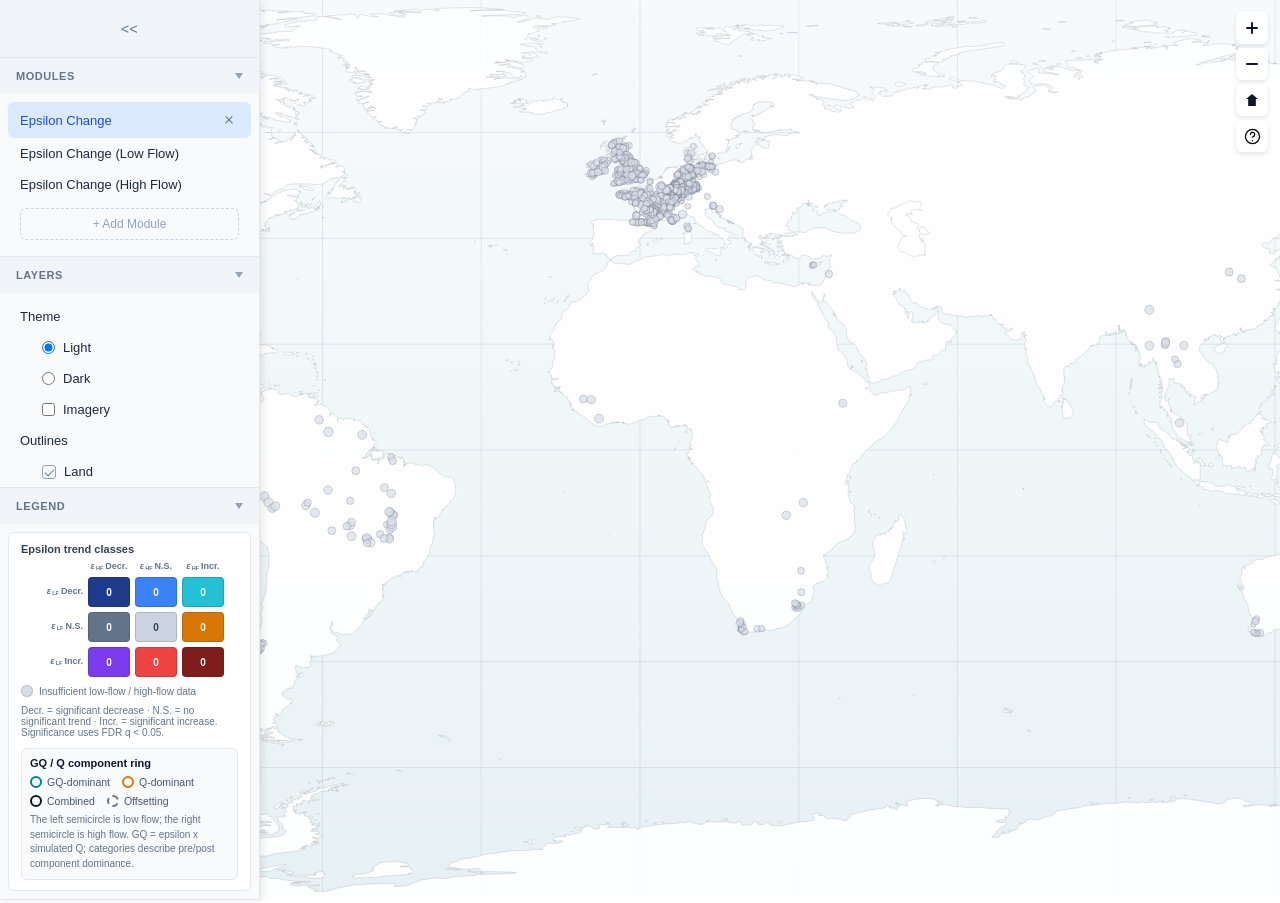
==== index.html @ 417614a3 "Publish continuous epsilon trends and significance" ====
<!doctype html>
<html lang="en">
  <head>
    <meta charset="UTF-8" />
    <meta name="viewport" content="width=device-width, initial-scale=1.0" />
    <title>Epsilon Change | Tereon</title>
    <style>
      * { box-sizing: border-box; margin: 0; padding: 0; }
      html, body { width: 100%; height: 100%; }
      body { font-family: -apple-system, BlinkMacSystemFont, 'Segoe UI', Roboto, sans-serif; font-size: 13px; color: #1e293b; overflow: hidden; }

      /* Map Area - Full screen */
      .map-area {
        position: absolute;
        top: 0; left: 0; right: 0; bottom: 0;
        background: linear-gradient(180deg, #f7fafc 0%, #eef6f8 58%, #e7f0f4 100%);
      }

      #mapCanvas { width: 100%; height: 100%; }

      /* Left Panel - Floating overlay */
      .left-panel {
        position: absolute;
        top: 0; left: 0;
        width: 260px;
        height: 100vh;
        background: #f8fafc;
        border-right: 1px solid #e2e8f0;
        display: flex;
        flex-direction: column;
        overflow: hidden;
        z-index: 50;
        box-shadow: 2px 0 8px rgba(0,0,0,0.1);
        transition: transform 0.2s;
      }
      .left-panel.hidden {
        transform: translateX(-100%);
      }
      .panel-main {
        flex: 1;
        min-height: 0;
        overflow-y: auto;
      }
      .panel-bottom {
        margin-top: auto;
        border-top: 1px solid #e2e8f0;
        background: #f8fafc;
      }

      /* Panel header bar - full width toggle button */
      .panel-header {
        padding: 0;
        background: #f1f5f9;
        border-bottom: 1px solid #e2e8f0;
        display: flex;
        justify-content: center;
        align-items: center;
        height: 58px;
      }
      .panel-toggle-btn {
        width: 100%;
        height: 58px;
        background: transparent;
        border: none;
        cursor: pointer;
        color: #64748b;
        font-size: 14px;
        font-weight: normal;
        word-spacing: 0.3px;
        line-height: 58px;
        text-align: center;
      }
      .panel-toggle-btn:hover { background: #e2e8f0; color: #1e293b; }
      .panel-toggle-btn::before { content: "<<"; letter-spacing: 0.3px; }

      /* Show panel button - between panel and map layer */
      .panel-show-btn {
        position: absolute;
        top: 8px;
        left: 8px;
        width: 28px;
        height: 28px;
        background: #fff;
        border: none;
        border-radius: 4px;
        cursor: pointer;
        z-index: 40;
        box-shadow: 0 1px 4px rgba(0,0,0,0.15);
        display: block;
        color: #64748b;
        font-size: 14px;
        font-weight: normal;
        word-spacing: 0.3px;
        line-height: 28px;
        text-align: center;
      }
      .panel-show-btn:hover { background: #f8fafc; color: #1e293b; }
      .panel-show-btn::before { content: ">>"; letter-spacing: 0.3px; }

      /* Panel sections */
      .panel-section { border-bottom: 1px solid #e2e8f0; position: relative; }
      .panel-section-header {
        padding: 12px 16px;
        background: #f1f5f9;
        font-weight: 600;
        font-size: 11px;
        text-transform: uppercase;
        letter-spacing: 0.05em;
        color: #64748b;
        cursor: pointer;
        display: flex;
        justify-content: space-between;
        align-items: center;
      }
      .panel-section-header:hover { background: #e2e8f0; }
      .panel-section.collapsed .panel-section-content { display: none; }
      .panel-section.collapsed .toggle-icon { transform: rotate(-90deg); }
      .toggle-icon {
        width: 0;
        height: 0;
        border-left: 4px solid transparent;
        border-right: 4px solid transparent;
        border-top: 6px solid #94a3b8;
        transition: transform 0.2s;
      }
      .panel-section-content { padding: 8px; }
      .legend-list { display: flex; flex-direction: column; gap: 8px; }
      .legend-empty { padding: 8px 12px; font-size: 12px; color: #94a3b8; line-height: 1.45; }
      .legend-card { border: 1px solid #e2e8f0; border-radius: 6px; background: #fff; padding: 10px 12px; font-size: 11px; color: #334155; }
      .legend-title { font-weight: 600; margin-bottom: 7px; }
      .legend-grid { display: grid; grid-template-columns: 12px 1fr; gap: 5px 7px; align-items: center; }
      .legend-swatch { width: 12px; height: 12px; border: 1px solid #64748b; }
      .legend-note { margin-top: 7px; color: #64748b; line-height: 1.35; }

      /* Module/Layer items */
      .module-item, .layer-item {
        padding: 8px 12px;
        border-radius: 6px;
        cursor: pointer;
        display: flex;
        align-items: center;
        gap: 8px;
      }
      .module-item:hover, .layer-item:hover { background: #e2e8f0; }
      .module-item.loaded { background: #dbeafe; }
      .module-item.loaded .module-name { color: #1d4ed8; font-weight: 500; }
      .module-remove-btn {
        margin-left: auto;
        width: 20px;
        height: 20px;
        border: none;
        border-radius: 3px;
        background: transparent;
        color: #64748b;
        cursor: pointer;
      }
      .module-remove-btn:hover { background: #bfdbfe; color: #1e293b; }
      .module-remove-btn,
      .layer-btn,
      .import-close,
      .inspector-close {
        display: inline-flex;
        align-items: center;
        justify-content: center;
        line-height: 1;
        font-family: inherit;
        font-weight: 500;
        font-size: 0;
        padding: 0;
        position: relative;
      }
      .module-remove-btn::before,
      .module-remove-btn::after,
      .layer-btn::before,
      .layer-btn::after,
      .import-close::before,
      .import-close::after,
      .inspector-close::before,
      .inspector-close::after {
        content: "";
        position: absolute;
        left: 50%;
        top: 50%;
        width: 10px;
        height: 1.4px;
        border-radius: 999px;
        background: currentColor;
        transform-origin: center;
      }
      .module-remove-btn::before,
      .layer-btn::before,
      .import-close::before,
      .inspector-close::before {
        transform: translate(-50%, -50%) rotate(45deg);
      }
      .module-remove-btn::after,
      .layer-btn::after,
      .import-close::after,
      .inspector-close::after {
        transform: translate(-50%, -50%) rotate(-45deg);
      }
      .layer-checkbox {
        width: 14px;
        height: 14px;
        appearance: none;
        border: 1px solid #cbd5e1;
        border-radius: 3px;
        background: transparent;
        cursor: pointer;
        position: relative;
      }
      .layer-checkbox:checked {
        background: transparent;
        border-color: #94a3b8;
      }
      .layer-checkbox:checked::after {
        content: "";
        position: absolute;
        left: 4px;
        top: 1px;
        width: 4px;
        height: 8px;
        border: solid #64748b;
        border-width: 0 1px 1px 0;
        transform: rotate(45deg);
      }
      .layer-name { flex: 1; overflow: hidden; text-overflow: ellipsis; white-space: nowrap; }
      .layer-expandable {
        display: flex;
        align-items: center;
        gap: 8px;
        padding: 8px 12px;
        cursor: pointer;
      }
      .layer-expandable:hover { background: #e2e8f0; }
      .layer-expandable.expanded + .layer-sublayers { display: block; }
      .layer-sublayers {
        padding-left: 22px;
        display: none;
      }
      .layer-sublayer {
        display: flex;
        align-items: center;
        gap: 8px;
        padding: 8px 12px;
      }
      .layer-sublayer:hover { background: #f1f5f9; }
      .layer-expandable.expanded + .layer-sublayers.map-display-options { display: flex; }
      .map-display-options {
        flex-direction: column;
      }
      .map-display-option {
        display: flex;
        align-items: center;
        gap: 8px;
        padding: 7px 12px;
        border-radius: 6px;
        cursor: pointer;
        color: #334155;
      }
      .map-display-option:hover { background: #f1f5f9; }
      .map-display-option input {
        width: 13px;
        height: 13px;
        accent-color: #64748b;
      }
      .map-display-label { font-size: 12px; }

      /* Add Module button - dashed border style */
      .add-module-btn {
        margin: 8px 12px;
        padding: 8px 12px;
        background: transparent;
        border: 1px dashed #cbd5e1;
        border-radius: 6px;
        cursor: pointer;
        font-size: 12px;
        color: #94a3b8;
        width: calc(100% - 24px);
        text-align: center;
      }
      .add-module-btn:hover {
        border-color: #94a3b8;
        color: #64748b;
        background: #f8fafc;
      }

      .layer-actions { opacity: 0; margin-left: auto; }
      .layer-item:hover .layer-actions { opacity: 1; }
      .layer-btn {
        width: 20px; height: 20px;
        border: none; background: transparent;
        cursor: pointer; border-radius: 3px;
        color: #64748b;
      }
      .layer-btn:hover { background: #cbd5e1; color: #1e293b; }

      /* Import Modal */
      .import-modal {
        position: fixed;
        top: 0; left: 0; right: 0; bottom: 0;
        background: rgba(0,0,0,0.4);
        z-index: 200;
        display: none;
        justify-content: center;
        align-items: center;
      }
      .import-modal.visible { display: flex; }
      .import-dialog {
        width: 480px;
        display: flex;
        flex-direction: column;
        max-height: 80vh;
        background: #fff;
        border-radius: 8px;
        box-shadow: 0 8px 32px rgba(0,0,0,0.2);
        overflow: hidden;
      }
      .confirm-dialog { width: 420px; }
      .import-header {
        padding: 16px 20px;
        border-bottom: 1px solid #e2e8f0;
        display: flex;
        justify-content: space-between;
        align-items: center;
      }
      .import-title { font-weight: 600; font-size: 15px; }
      .import-close {
        width: 28px; height: 28px;
        border: none; background: transparent;
        cursor: pointer; border-radius: 4px;
        color: #64748b;
      }
      .import-close:hover { background: #e2e8f0; }
      .import-body {
        padding: 20px;
        overflow-y: auto;
        flex: 1;
        min-height: 0;
      }
      .import-section { margin-bottom: 20px; }
      .import-section-title {
        font-size: 12px;
        color: #64748b;
        margin-bottom: 12px;
        font-weight: 500;
      }
      .source-tabs {
        display: flex;
        gap: 8px;
        margin-bottom: 16px;
      }
      .source-tab {
        padding: 8px 16px;
        background: #f1f5f9;
        border: 1px solid #e2e8f0;
        border-radius: 4px;
        cursor: pointer;
        font-size: 12px;
        color: #64748b;
      }
      .source-tab.active {
        background: #fff;
        border-color: #3b82f6;
        color: #1e293b;
      }
      .source-tab.disabled {
        opacity: 0.5;
        cursor: not-allowed;
        color: #94a3b8;
      }
      .import-dropzone {
        padding: 32px;
        border: 2px dashed #e2e8f0;
        border-radius: 8px;
        text-align: center;
        cursor: pointer;
        color: #64748b;
        font-size: 13px;
      }
      .import-dropzone:hover { border-color: #cbd5e1; background: #f8fafc; }
      .import-url-box { display: none; }
      .import-url-input {
        width: 100%;
        border: 1px solid #cbd5e1;
        border-radius: 6px;
        padding: 9px 10px;
        font-size: 12px;
        color: #1e293b;
      }
      .import-url-input:focus {
        outline: none;
        border-color: #3b82f6;
        box-shadow: 0 0 0 3px rgba(59,130,246,.12);
      }
      .import-url-help {
        margin-top: 7px;
        color: #64748b;
        font-size: 11px;
        line-height: 1.5;
      }
      .import-preview {
        border: 1px solid #e2e8f0;
        border-radius: 4px;
        overflow: hidden;
        margin-top: 12px;
      }
      .import-preview-table {
        width: 100%;
        font-size: 12px;
        border-collapse: collapse;
      }
      .import-preview-table th {
        background: #f1f5f9;
        padding: 8px 12px;
        text-align: left;
        color: #64748b;
        font-weight: 500;
      }
      .import-preview-table td {
        padding: 8px 12px;
        border-bottom: 1px solid #f1f5f9;
      }
      .import-footer {
        padding: 16px 20px;
        border-top: 1px solid #e2e8f0;
        display: flex;
        justify-content: flex-end;
        gap: 8px;
        flex-shrink: 0;
        background: #fff;
      }
      .import-btn {
        padding: 8px 16px;
        border-radius: 4px;
        font-size: 12px;
        cursor: pointer;
      }
      .import-btn-cancel {
        background: transparent;
        border: 1px solid #e2e8f0;
        color: #64748b;
      }
      .import-btn-cancel:hover { background: #f8fafc; }
      .import-btn-submit {
        background: #3b82f6;
        border: none;
        color: #fff;
      }
      .import-btn-submit:hover { background: #2563eb; }
      .import-btn-submit.disabled {
        background: #94a3b8;
        cursor: not-allowed;
      }
      .import-btn-danger {
        background: #dc2626;
        border: none;
        color: #fff;
      }
      .import-btn-danger:hover { background: #b91c1c; }
      .confirm-message {
        color: #334155;
        font-size: 13px;
        line-height: 1.55;
      }
      .confirm-detail {
        margin-top: 10px;
        color: #64748b;
        font-size: 12px;
        line-height: 1.45;
      }

      /* Map Controls */
      .map-controls {
        position: absolute;
        top: 12px;
        right: 12px;
        display: flex;
        flex-direction: column;
        gap: 4px;
        z-index: 10;
      }
      .map-btn {
        width: 32px; height: 32px;
        border: none; background: #fff;
        border-radius: 6px;
        cursor: pointer;
        box-shadow: 0 2px 4px rgba(0,0,0,0.1);
        display: flex;
        align-items: center;
        justify-content: center;
      }
      .map-btn:hover { background: #f8fafc; }
      .map-icon {
        position: relative;
        display: inline-block;
        width: 14px;
        height: 14px;
      }
      .map-icon-plus::before,
      .map-icon-minus::before {
        content: "";
        position: absolute;
        left: 1px;
        right: 1px;
        top: 6px;
        height: 2px;
        background: #111827;
        border-radius: 1px;
      }
      .map-icon-plus::after {
        content: "";
        position: absolute;
        top: 1px;
        bottom: 1px;
        left: 6px;
        width: 2px;
        background: #111827;
        border-radius: 1px;
      }
      .map-icon-home::before {
        content: "";
        position: absolute;
        left: 1px;
        top: 1px;
        width: 12px;
        height: 12px;
        background: #111827;
        clip-path: polygon(50% 0, 100% 42%, 82% 42%, 82% 100%, 18% 100%, 18% 42%, 0 42%);
      }
      .map-icon-help {
        width: 17px;
        height: 17px;
        fill: none;
        stroke: currentColor;
        stroke-width: 1.8;
        stroke-linecap: round;
        stroke-linejoin: round;
      }

      .map-status {
        position: absolute;
        bottom: 12px; left: 12px;
        font-size: 11px; color: #64748b;
        background: rgba(255,255,255,0.9);
        padding: 6px 12px;
        border-radius: 4px;
        display: flex;
        gap: 16px;
        z-index: 10;
      }
      .map-attribution {
        display: none;
      }
      .map-attribution.visible {
        display: inline;
      }
      .map-attribution a {
        color: inherit;
        text-decoration: underline;
        text-underline-offset: 2px;
      }

      /* Inspector Panel */
      .inspector-panel {
        position: absolute;
        top: 60px;
        right: 20px;
        width: 360px;
        max-height: calc(100vh - 100px);
        background: #fff;
        border-radius: 8px;
        box-shadow: 0 4px 24px rgba(0,0,0,0.15);
        z-index: 100;
        display: none;
        flex-direction: column;
        overflow: hidden;
      }
      .inspector-panel.visible { display: flex; }
      .inspector-header {
        height: 58px;
        padding: 0 16px;
        border-bottom: 1px solid #e2e8f0;
        display: flex;
        justify-content: space-between;
        align-items: center;
        background: #f8fafc;
      }
      .inspector-title { font-weight: 700; font-size: 14px; letter-spacing: 0; }
      .inspector-close {
        width: 32px; height: 32px;
        border: none; background: transparent;
        cursor: pointer; border-radius: 6px;
        color: #64748b;
      }
      .inspector-close:hover { background: #e2e8f0; }
      .inspector-body { flex: 1; overflow-y: auto; padding: 16px; }

      /* Toast */
      .toast {
        position: fixed;
        bottom: 24px; right: 24px;
        color: #64748b;
        padding: 0;
        border-radius: 0;
        font-size: 12px;
        opacity: 0;
        transform: translateY(10px);
        transition: opacity 0.2s, transform 0.2s;
        z-index: 200;
      }
      .toast.visible { opacity: 1; transform: translateY(0); }

      /* Guided help */
      .tutorial-spotlight {
        position: fixed;
        display: none;
        border: 2px solid #38bdf8;
        border-radius: 8px;
        box-shadow: 0 0 0 9999px rgba(15, 23, 42, 0.66), 0 0 0 5px rgba(56, 189, 248, 0.2);
        pointer-events: none;
        z-index: 500;
        transition: left .22s ease, top .22s ease, width .22s ease, height .22s ease;
      }
      .tutorial-spotlight.visible { display: block; }
      .tutorial-spotlight.is-point {
        border-radius: 50%;
        animation: tutorial-pulse 1.45s ease-in-out infinite;
      }
      @keyframes tutorial-pulse {
        0%, 100% { box-shadow: 0 0 0 9999px rgba(15, 23, 42, 0.66), 0 0 0 5px rgba(56, 189, 248, 0.18); }
        50% { box-shadow: 0 0 0 9999px rgba(15, 23, 42, 0.66), 0 0 0 11px rgba(56, 189, 248, 0.08); }
      }
      .tutorial-callout {
        position: fixed;
        display: none;
        width: min(340px, calc(100vw - 24px));
        box-sizing: border-box;
        padding: 16px;
        border: 1px solid #dbe3ef;
        border-radius: 8px;
        background: #fff;
        color: #334155;
        box-shadow: 0 18px 46px rgba(15, 23, 42, 0.28);
        z-index: 502;
      }
      .tutorial-callout.visible { display: block; }
      .tutorial-close {
        position: absolute;
        top: 8px;
        right: 8px;
        width: 30px;
        height: 30px;
        border: 0;
        border-radius: 6px;
        background: transparent;
        color: #64748b;
        cursor: pointer;
      }
      .tutorial-close:hover { background: #f1f5f9; color: #0f172a; }
      .tutorial-close::before,
      .tutorial-close::after {
        content: "";
        position: absolute;
        left: 9px;
        top: 14px;
        width: 12px;
        height: 1.5px;
        border-radius: 999px;
        background: currentColor;
      }
      .tutorial-close::before { transform: rotate(45deg); }
      .tutorial-close::after { transform: rotate(-45deg); }
      .tutorial-kicker {
        padding-right: 30px;
        color: #64748b;
        font-size: 10px;
        line-height: 1.3;
        text-transform: uppercase;
        letter-spacing: .06em;
      }
      .tutorial-progress {
        height: 4px;
        margin: 8px 0 14px;
        overflow: hidden;
        border-radius: 2px;
        background: #e2e8f0;
      }
      .tutorial-progress span {
        display: block;
        height: 100%;
        border-radius: inherit;
        background: #2563eb;
        transition: width .2s ease;
      }
      .tutorial-title {
        margin: 0 0 7px;
        color: #0f172a;
        font-size: 16px;
        font-weight: 700;
        letter-spacing: 0;
      }
      .tutorial-copy {
        min-height: 66px;
        color: #475569;
        font-size: 12px;
        line-height: 1.6;
      }
      .tutorial-copy p { margin: 0; }
      .tutorial-copy p + p { margin-top: 7px; }
      .tutorial-hint {
        margin-top: 9px;
        padding: 7px 9px;
        border-left: 3px solid #38bdf8;
        background: #f0f9ff;
        color: #334155;
        font-size: 11px;
        line-height: 1.45;
      }
      .tutorial-actions {
        display: flex;
        align-items: center;
        justify-content: flex-end;
        gap: 8px;
        margin-top: 15px;
      }
      .tutorial-btn {
        min-height: 32px;
        padding: 6px 12px;
        border: 1px solid #cbd5e1;
        border-radius: 6px;
        background: #fff;
        color: #334155;
        font-size: 12px;
        cursor: pointer;
      }
      .tutorial-btn:hover { background: #f8fafc; border-color: #94a3b8; }
      .tutorial-btn.primary { border-color: #2563eb; background: #2563eb; color: #fff; }
      .tutorial-btn.primary:hover { background: #1d4ed8; }
      .tutorial-btn[disabled] { visibility: hidden; }
      body.tutorial-active .map-btn#btnHelp { background: #dbeafe; }

      /* Global dark UI theme, activated by Theme > Dark */
      body.theme-dark {
        color: #dbe7f3;
        background: #07111f;
        color-scheme: dark;
      }
      body.theme-dark .left-panel {
        background: #0f172a;
        border-right-color: #243247;
        box-shadow: 2px 0 14px rgba(0,0,0,0.35);
      }
      body.theme-dark .panel-header,
      body.theme-dark .panel-section-header,
      body.theme-dark .inspector-header {
        background: #111c2f;
        border-color: #243247;
      }
      body.theme-dark .panel-bottom,
      body.theme-dark .import-footer {
        background: #0f172a;
        border-color: #243247;
      }
      body.theme-dark .panel-section {
        border-bottom-color: #243247;
      }
      body.theme-dark .panel-section-header,
      body.theme-dark .panel-toggle-btn,
      body.theme-dark .panel-show-btn,
      body.theme-dark .module-remove-btn,
      body.theme-dark .layer-btn,
      body.theme-dark .import-close,
      body.theme-dark .inspector-close {
        color: #94a3b8;
      }
      body.theme-dark .panel-toggle-btn:hover,
      body.theme-dark .panel-show-btn:hover,
      body.theme-dark .panel-section-header:hover,
      body.theme-dark .module-item:hover,
      body.theme-dark .layer-item:hover,
      body.theme-dark .layer-expandable:hover,
      body.theme-dark .layer-sublayer:hover,
      body.theme-dark .map-display-option:hover,
      body.theme-dark .import-close:hover,
      body.theme-dark .inspector-close:hover {
        background: #1e293b;
        color: #e2e8f0;
      }
      body.theme-dark .panel-show-btn,
      body.theme-dark .map-btn,
      body.theme-dark .legend-card,
      body.theme-dark .import-dialog,
      body.theme-dark .inspector-panel,
      body.theme-dark .tutorial-callout {
        background: #0f172a;
        color: #dbe7f3;
      }
      body.theme-dark .tutorial-title { color: #e5edf7; }
      body.theme-dark .tutorial-copy,
      body.theme-dark .tutorial-kicker { color: #94a3b8; }
      body.theme-dark .tutorial-callout { border-color: #334155; }
      body.theme-dark .tutorial-progress { background: #334155; }
      body.theme-dark .tutorial-close:hover { background: #1e293b; color: #f8fafc; }
      body.theme-dark .tutorial-hint { background: #10213a; color: #cbd5e1; }
      body.theme-dark .tutorial-btn { background: #111827; border-color: #475569; color: #dbe7f3; }
      body.theme-dark .tutorial-btn.primary { background: #2563eb; border-color: #2563eb; color: #fff; }
      body.theme-dark .module-item.loaded {
        background: #17335f;
      }
      body.theme-dark .module-item.loaded .module-name {
        color: #93c5fd;
      }
      body.theme-dark .module-remove-btn:hover,
      body.theme-dark .layer-btn:hover {
        background: #233047;
        color: #e2e8f0;
      }
      body.theme-dark .legend-card,
      body.theme-dark .import-preview,
      body.theme-dark .import-url-input,
      body.theme-dark .source-tab,
      body.theme-dark .import-btn-cancel,
      body.theme-dark .layer-checkbox {
        border-color: #334155;
      }
      body.theme-dark .legend-empty,
      body.theme-dark .legend-note,
      body.theme-dark .import-section-title,
      body.theme-dark .import-url-help,
      body.theme-dark .confirm-detail,
      body.theme-dark .map-display-option,
      body.theme-dark .import-btn-cancel {
        color: #94a3b8;
      }
      body.theme-dark .source-tab,
      body.theme-dark .import-preview-table th {
        background: #111c2f;
        color: #94a3b8;
      }
      body.theme-dark .source-tab.active,
      body.theme-dark .import-url-input {
        background: #0b1220;
        color: #e2e8f0;
      }
      body.theme-dark .import-url-input::placeholder {
        color: #64748b;
      }
      body.theme-dark .source-tab.active {
        border-color: #60a5fa;
      }
      body.theme-dark .import-dropzone {
        border-color: #334155 !important;
        color: #94a3b8;
      }
      body.theme-dark .map-display-option input {
        accent-color: #60a5fa;
      }
      body.theme-dark select {
        background: #0b1220 !important;
        border-color: #334155 !important;
        color: #e2e8f0 !important;
      }
      body.theme-dark .import-dropzone:hover,
      body.theme-dark .import-btn-cancel:hover {
        background: #111c2f;
        border-color: #475569;
      }
      body.theme-dark .import-preview-table td {
        border-bottom-color: #1e293b;
      }
      body.theme-dark .confirm-message {
        color: #dbe7f3;
      }
      body.theme-dark .map-btn {
        box-shadow: 0 2px 8px rgba(0,0,0,0.35);
      }
      body.theme-dark .map-btn:hover {
        background: #1e293b;
      }
      body.theme-dark .map-icon-plus::before,
      body.theme-dark .map-icon-minus::before,
      body.theme-dark .map-icon-plus::after,
      body.theme-dark .map-icon-home::before {
        background: #e2e8f0;
      }
      body.theme-dark .map-status {
        color: #cbd5e1;
        background: rgba(15, 23, 42, 0.9);
      }
      body.theme-dark .toggle-icon {
        border-top-color: #64748b;
      }
      body.theme-dark .layer-checkbox:checked {
        border-color: #94a3b8;
      }
      body.theme-dark .layer-checkbox:checked::after {
        border-color: #cbd5e1;
      }
      body.theme-dark .toast {
        color: #cbd5e1;
      }
      body.theme-dark .inspector-body h2,
      body.theme-dark .inspector-body [style*="color:#334155"],
      body.theme-dark .inspector-body [style*="color: #334155"] {
        color: #e2e8f0 !important;
      }
      body.theme-dark .inspector-body [style*="background:#f8fafc"],
      body.theme-dark .inspector-body [style*="background: #f8fafc"] {
        background: #111c2f !important;
      }
      body.theme-dark .inspector-body [style*="color:#64748b"],
      body.theme-dark .inspector-body [style*="color: #64748b"] {
        color: #94a3b8 !important;
      }
    </style>
  </head>
  <body>
    <!-- Map Area - Full screen background -->
    <div class="map-area">
      <canvas id="mapCanvas"></canvas>
    </div>

    <!-- Left Panel - Floating overlay -->
    <aside class="left-panel" id="leftPanel">
      <div class="panel-header">
        <button class="panel-toggle-btn" id="btnHidePanel" aria-label="Hide sidebar" title="Hide sidebar (Tab)"></button>
      </div>
      <div class="panel-main">
      <div class="panel-section">
        <div class="panel-section-header" data-section="modules">
          <span>Modules</span>
          <span class="toggle-icon" aria-hidden="true"></span>
        </div>
        <div class="panel-section-content">
          <div id="moduleList"></div>
          <button class="add-module-btn" id="btnAddModule">+ Add Module</button>
        </div>
      </div>

      <div class="panel-section">
        <div class="panel-section-header" data-section="layers">
          <span>Layers</span>
          <span class="toggle-icon" aria-hidden="true"></span>
        </div>
        <div class="panel-section-content">
          <div id="layerList"></div>
        </div>
      </div>
      </div>
      <div class="panel-bottom">
        <div class="panel-section">
          <div class="panel-section-header" data-section="legend">
            <span>Legend</span>
            <span class="toggle-icon" aria-hidden="true"></span>
          </div>
          <div class="panel-section-content">
            <div id="legendList" class="legend-list"></div>
          </div>
        </div>
      </div>
    </aside>

    <!-- Show panel button - appears when panel hidden -->
    <button class="panel-show-btn" id="btnShowPanel" aria-label="Show sidebar" title="Show sidebar (Tab)"></button>

    <!-- Map Controls -->
    <div class="map-controls">
      <button class="map-btn" id="btnZoomIn" aria-label="Zoom in"><span class="map-icon map-icon-plus" aria-hidden="true"></span></button>
      <button class="map-btn" id="btnZoomOut" aria-label="Zoom out"><span class="map-icon map-icon-minus" aria-hidden="true"></span></button>
      <button class="map-btn" id="btnReset" aria-label="Reset view"><span class="map-icon map-icon-home" aria-hidden="true"></span></button>
      <button class="map-btn" id="btnHelp" aria-label="Open guided help" title="Guided help">
        <svg class="map-icon map-icon-help" viewBox="0 0 24 24" aria-hidden="true">
          <circle cx="12" cy="12" r="10"></circle>
          <path d="M9.09 9a3 3 0 1 1 5.83 1c0 2-3 3-3 3"></path>
          <path d="M12 18h.01"></path>
        </svg>
      </button>
    </div>

    <!-- Map Status -->
    <div class="map-status">
      <span id="statusFeatures">0 layers</span>
      <span id="statusCoords">--</span>
      <span class="map-attribution" id="statusAttribution"></span>
    </div>

    <!-- Inspector -->
    <div class="inspector-panel" id="inspectorPanel">
      <div class="inspector-header">
        <span class="inspector-title" id="inspectorTitle">Inspector</span>
        <button class="inspector-close" id="btnCloseInspector" aria-label="Close inspector" title="Close inspector"></button>
      </div>
      <div class="inspector-body" id="inspectorBody"></div>
    </div>

    <!-- Toast -->
    <div class="toast" id="toast"></div>

    <!-- Guided help -->
    <div class="tutorial-spotlight" id="tutorialSpotlight" aria-hidden="true"></div>
    <section class="tutorial-callout" id="tutorialCallout" role="dialog" aria-modal="false" aria-labelledby="tutorialTitle" aria-live="polite">
      <button class="tutorial-close" id="btnTutorialClose" aria-label="Exit tutorial" title="Exit tutorial"></button>
      <div class="tutorial-kicker" id="tutorialKicker">Step 1 of 12</div>
      <div class="tutorial-progress" aria-hidden="true"><span id="tutorialProgress"></span></div>
      <h2 class="tutorial-title" id="tutorialTitle">Guided help</h2>
      <div class="tutorial-copy" id="tutorialCopy"></div>
      <div class="tutorial-actions">
        <button class="tutorial-btn" id="btnTutorialBack" type="button">Back</button>
        <button class="tutorial-btn primary" id="btnTutorialNext" type="button">Next</button>
      </div>
    </section>

    <!-- Import Modal -->
    <div class="import-modal" id="importModal">
      <div class="import-dialog">
        <div class="import-header">
          <span class="import-title">Import Data</span>
          <button class="import-close" id="btnCloseImport" aria-label="Close import dialog" title="Close import dialog"></button>
        </div>
        <div class="import-body">
          <div class="import-section">
            <div class="import-section-title">1. Select Source</div>
            <div class="source-tabs">
              <button class="source-tab active" data-source="csv">CSV</button>
              <button class="source-tab" data-source="module">Module Manifest</button>
              <button class="source-tab" data-source="url">URL</button>
            </div>
            <div class="import-dropzone" id="importDropzone">
              Drag file here or click to browse<br>
              <span id="importSupportText" style="color:#94a3b8;font-size:11px">Supports: CSV</span>
            </div>
            <div class="import-url-box" id="importUrlBox">
              <input class="import-url-input" id="importUrlInput" type="url" placeholder="Paste module.json URL or GitHub repository URL">
              <div class="import-url-help">
                Examples: GitHub Pages module.json, raw GitHub module.json, GitHub blob URL, or a repository URL containing a module manifest.
              </div>
            </div>
            <input type="file" id="importFile" accept=".csv" style="display:none">
          </div>

          <div class="import-section" id="previewSection" style="display:none">
            <div class="import-section-title">2. Preview</div>
            <div class="import-preview">
              <table class="import-preview-table" id="previewTable">
                <thead id="previewHead"></thead>
                <tbody id="previewBody"></tbody>
              </table>
            </div>
          </div>

          <div class="import-section" id="mappingSection" style="display:none">
            <div class="import-section-title">3. Field Mapping</div>
            <div id="fieldMapping"></div>
          </div>
        </div>
        <div class="import-footer">
          <button class="import-btn import-btn-cancel" id="btnCancelImport">Cancel</button>
          <button class="import-btn import-btn-submit disabled" id="btnSubmitImport">Import</button>
        </div>
      </div>
    </div>

    <!-- Confirm Modal -->
    <div class="import-modal" id="confirmModal">
      <div class="import-dialog confirm-dialog">
        <div class="import-header">
          <span class="import-title" id="confirmTitle">Confirm</span>
          <button class="import-close" id="btnCloseConfirm" aria-label="Close confirmation dialog" title="Close confirmation dialog"></button>
        </div>
        <div class="import-body">
          <div class="confirm-message" id="confirmMessage"></div>
          <div class="confirm-detail" id="confirmDetail"></div>
        </div>
        <div class="import-footer">
          <button class="import-btn import-btn-cancel" id="btnCancelConfirm">Cancel</button>
          <button class="import-btn import-btn-danger" id="btnConfirmAction">Remove</button>
        </div>
      </div>
    </div>

    <!-- Scripts -->
    <script src="./assets/basin-data.js"></script>
    <script src="./assets/land-50m.js"></script>
    <script src="./assets/country-polygons-110m.js"></script>

    <script src="./foundation/core/event-bus.js"></script>
    <script src="./foundation/core/module-loader.js"></script>
    <script src="./foundation/map/coordinate-system.js"></script>
    <script src="./foundation/map/layer-manager.js"></script>
    <script src="./foundation/map/render-scheduler.js"></script>
    <script src="./foundation/performance/geometry-index.js"></script>
    <script src="./foundation/ui/utilities.js"></script>

    <script>
    const App = {
      canvas: null,
      ctx: null,
      layerManager: null,
      renderScheduler: null,
      renderer: null,
      basinSpatialIndex: null,
      eventBus: Foundation.eventBus,
      moduleLoader: Foundation.moduleLoader,
      modules: [],
      legends: new Map(),
      selectedFeature: null,
      selectedLayer: null,
      hoveredFeatureId: null,
      hoveredLayer: null,
      currentImportSource: 'csv',
      remoteImportRequestId: 0,
      remoteImportTimer: null,
      pendingConfirm: null,
      tutorial: { active: false, index: 0 },
      staticModules: [
        { id: 'epsilon-change', name: 'Epsilon Change', defaultLoad: true, exclusiveGroup: 'epsilon-change' },
        { id: 'epsilon-change-low', name: 'Epsilon Change (Low Flow)', defaultLoad: false, exclusiveGroup: 'epsilon-change' },
        { id: 'epsilon-change-high', name: 'Epsilon Change (High Flow)', defaultLoad: false, exclusiveGroup: 'epsilon-change' }
      ],
      themeStyle: 'light',
      imageryEnabled: false,
      rasterTileCache: new Map(),
      rasterTileCacheLimit: 384,
      mapStyles: {
        light: {
          label: 'Light',
          background: ['#f7fafc', '#eef6f8', '#e7f0f4'],
          grid: 'rgba(112, 128, 144, 0.15)',
          landFill: 'rgba(255, 255, 255, 0.92)',
          landStroke: 'rgba(72, 84, 96, 0.3)',
          basinStroke: 'rgba(72, 84, 96, 0.15)',
          countryStroke: 'rgba(51, 65, 85, 0.38)'
        },
        dark: {
          label: 'Dark',
          background: ['#08111f', '#0f1e2f', '#132638'],
          grid: 'rgba(148, 163, 184, 0.16)',
          landFill: 'rgba(30, 41, 59, 0.96)',
          landStroke: 'rgba(148, 163, 184, 0.38)',
          basinStroke: 'rgba(148, 163, 184, 0.22)',
          countryStroke: 'rgba(203, 213, 225, 0.42)'
        }
      },
      imageryLayer: {
        label: 'Imagery',
        tileUrl: 'https://server.arcgisonline.com/ArcGIS/rest/services/World_Imagery/MapServer/tile/{z}/{y}/{x}',
        attribution: 'Imagery: Esri, Maxar, Earthstar Geographics, GIS User Community'
      },
      worldBounds: {
        minLat: -85.0511287798066,
        maxLat: 85.0511287798066
      },
      maxViewportScale: 12,

      // Viewport state
      viewport: { width: 0, height: 0, scale: 1, offsetX: 0, offsetY: 0 },
      dragging: false,
      draggingActive: false,
      suppressClick: false,
      dragStart: null,
      hoverPending: false,
      latestHoverPoint: null,

      async init() {
        this.canvas = document.getElementById('mapCanvas');
        this.ctx = this.canvas.getContext('2d');
        this.layerManager = new Foundation.LayerManager(this.eventBus);
        this.renderScheduler = new Foundation.RenderScheduler((state) => this.drawNow(state));
        this.basinSpatialIndex = new Foundation.SpatialGridIndex(
          window.BASIN_DATA?.basins || [],
          (basin) => basin.bbox,
          10
        );

        // Event listeners
        this.eventBus.on(Foundation.Events.LAYER_ADD, () => this.updateLayerList());
        this.eventBus.on(Foundation.Events.LAYER_REMOVE, () => this.updateLayerList());
        this.eventBus.on(Foundation.Events.LAYER_TOGGLE, (payload) => {
          this.updateLayerList();
          if (
            this.tutorial.active
            && this.getTutorialSteps()[this.tutorial.index]?.id === 'overview-open'
            && payload.layerId === 'epsilon-change-overview'
            && payload.visible
          ) {
            setTimeout(() => this.completeTutorialAction(), 180);
          }
        });

        // Foundation-level feature click handler
        this.eventBus.on(Foundation.Events.FEATURE_CLICK, (payload) => {
          if (payload.layer?.moduleId === 'foundation' && payload.layer?.id === 'outlines-basins') {
            this.showBasinInspector(payload.feature);
          } else if (payload.layer?.moduleId === 'foundation' && payload.layer?.id === 'outlines-countries') {
            this.showCountryInspector(payload.feature);
          }
          if (
            this.tutorial.active
            && this.getTutorialSteps()[this.tutorial.index]?.id === 'select'
            && payload.layer?.moduleId === 'epsilon-change'
          ) {
            setTimeout(() => this.completeTutorialAction(), 280);
          }
        });

        // Add basemap display layer
        this.layerManager.addLayer({
          id: 'basemap',
          name: 'Base Map',
          type: 'basemap',
          visible: true,
          interactive: false,
          renderer: (ctx, layer, vp) => this.renderBasemap(ctx, vp)
        });

        // Add basin layer under Outlines > Basins. This single third-level layer owns
        // both basin rendering and basin click/hover interaction.
        this.layerManager.addLayer({
          id: 'outlines-basins',
          name: 'Basins',
          type: 'vector',
          visible: false,
          interactive: true,
          moduleId: 'foundation',
          groupPath: ['outlines', 'basins'],
          renderer: (ctx, layer, vp) => this.renderBasinsLayer(ctx, vp),
          hitTest: (lon, lat, vp, layer) => this.hitTestBasins(lon, lat)
        });

        this.layerManager.addLayer({
          id: 'outlines-countries',
          name: 'Countries',
          type: 'vector',
          visible: false,
          interactive: true,
          moduleId: 'foundation',
          groupPath: ['outlines', 'countries'],
          renderer: (ctx, layer, vp) => this.renderCountryOutlines(ctx, vp),
          hitTest: (lon, lat, vp, layer) => this.hitTestCountryOutlines(lon, lat, vp)
        });

        // Setup interactions
        this.setupCanvasEvents();
        this.setupUI();
        this.applyTheme();
        this.updateMapAttribution();
        this.updateLegendList();

        // Fetch and show modules
        await this.fetchModules();

        // Initial render
        this.resize();
        await this.loadDefaultModules();
        await this.loadUrlModules();
        window.addEventListener('resize', () => {
          this.resize();
          if (this.tutorial.active) this.updateTutorialPosition();
        });
      },

      // Canvas bounding rect (updated on resize)
      canvasRect: null,

      setupCanvasEvents() {
        window.addEventListener('keydown', (e) => {
          if (this.tutorial.active && e.key === 'Escape') {
            e.preventDefault();
            this.exitTutorial();
            return;
          }
          if (this.tutorial.active && e.key === 'ArrowRight') {
            e.preventDefault();
            this.nextTutorialStep();
            return;
          }
          if (this.tutorial.active && e.key === 'ArrowLeft') {
            e.preventDefault();
            this.previousTutorialStep();
            return;
          }
          if (e.key !== 'Tab') return;
          const tag = e.target?.tagName;
          if (tag === 'INPUT' || tag === 'TEXTAREA' || tag === 'SELECT' || e.target?.isContentEditable) return;
          e.preventDefault();
          this.toggleSidebar();
        });

        // Mouse events
        this.canvas.addEventListener('mousedown', (e) => {
          this.dragging = true;
          this.draggingActive = false;
          const { x, y } = this.getCanvasCoords(e);
          this.dragStart = { x, y, ox: this.viewport.offsetX, oy: this.viewport.offsetY };
          this.canvas.style.cursor = 'grabbing';
        });

        window.addEventListener('mouseup', () => {
          if (this.dragging) {
            this.dragging = false;
            this.suppressClick = this.draggingActive;
            if (this.draggingActive) this.renderScheduler.endInteraction();
            this.draggingActive = false;
            this.canvas.style.cursor = 'grab';
          }
        });

        this.canvas.addEventListener('mousemove', (e) => {
          const { x, y } = this.getCanvasCoords(e);
          const { lon, lat } = this.screenToGeo(x, y);
          document.getElementById('statusCoords').textContent = `${lon.toFixed(1)} deg, ${lat.toFixed(1)} deg`;

          if (this.dragging) {
            const moved = Math.abs(x - this.dragStart.x) + Math.abs(y - this.dragStart.y);
            if (!this.draggingActive && moved > 5) {
              this.draggingActive = true;
              this.renderScheduler.beginInteraction();
            }
            if (!this.draggingActive) return;
            this.viewport.offsetX = this.dragStart.ox + (x - this.dragStart.x);
            this.viewport.offsetY = this.dragStart.oy + (y - this.dragStart.y);
            this.clampOffset();
            this.requestDraw("drag");
          } else {
            this.scheduleHover(x, y);
          }
        });

        this.canvas.addEventListener('click', (e) => {
          const { x, y } = this.getCanvasCoords(e);
          if (this.suppressClick) {
            this.suppressClick = false;
            return;
          }
          const hit = this.hitTest(x, y);
          if (hit) {
            this.selectedFeature = hit.feature;
            this.selectedLayer = hit.layer;
            this.eventBus.emit(Foundation.Events.FEATURE_CLICK, hit);
            this.requestDraw("select");
          } else {
            // Click on empty area - hide inspector
            this.selectedFeature = null;
            this.selectedLayer = null;
            this.hoveredFeatureId = null;
            this.hoveredLayer = null;
            document.getElementById('inspectorPanel').classList.remove('visible');
            this.requestDraw("clear-selection");
          }
        });

        this.canvas.addEventListener('wheel', (e) => {
          e.preventDefault();
          this.renderScheduler.beginInteraction();
          const { x, y } = this.getCanvasCoords(e);
          const { lon, lat } = this.screenToGeo(x, y);

          const factor = e.deltaY < 0 ? 1.2 : 0.8;
          const newScale = Math.max(this.getMinViewportScale(), Math.min(this.maxViewportScale, this.viewport.scale * factor));

          if (newScale !== this.viewport.scale) {
            this.viewport.scale = newScale;

            // Adjust offset to keep mouse position fixed
            const newBase = this.getBaseScale();
            this.viewport.offsetX = x - this.viewport.width / 2 - lon * newBase;
            this.viewport.offsetY = y - this.viewport.height / 2 + lat * newBase;

            this.clampOffset();
            this.requestDraw("wheel");
          }
          this.renderScheduler.endInteraction();
        }, { passive: false });
      },

      // Convert window coords to canvas-local coords
      getCanvasCoords(e) {
        if (!this.canvasRect) this.canvasRect = this.canvas.getBoundingClientRect();
        return {
          x: e.clientX - this.canvasRect.left,
          y: e.clientY - this.canvasRect.top
        };
      },

      scheduleHover(x, y) {
        this.latestHoverPoint = { x, y };
        if (this.hoverPending) return;

        this.hoverPending = true;
        requestAnimationFrame(() => {
          this.hoverPending = false;
          if (!this.latestHoverPoint || this.dragging) return;

          const hit = this.hitTest(this.latestHoverPoint.x, this.latestHoverPoint.y);
          this.canvas.style.cursor = hit ? 'pointer' : 'grab';

          const newHoveredId = hit?.feature?.id;
          if (newHoveredId !== this.hoveredFeatureId) {
            this.hoveredFeatureId = newHoveredId;
            this.hoveredLayer = hit?.layer;
            this.requestDraw("hover");
          }
        });
      },

      setupUI() {
        // Zoom buttons
        document.getElementById('btnZoomIn').onclick = () => {
          this.viewport.scale = Math.min(this.maxViewportScale, this.viewport.scale * 1.2);
          this.clampOffset();
          this.draw();
        };
        document.getElementById('btnZoomOut').onclick = () => {
          this.viewport.scale = Math.max(this.getMinViewportScale(), this.viewport.scale / 1.2);
          this.clampOffset();
          this.draw();
        };
        document.getElementById('btnReset').onclick = () => {
          this.viewport = { ...this.viewport, scale: this.getMinViewportScale(), offsetX: 0, offsetY: 0 };
          this.draw();
        };
        document.getElementById('btnHelp').onclick = () => {
          if (this.tutorial.active) this.exitTutorial();
          else this.startTutorial();
        };

        // Panel toggle - show button is covered by panel, reveals when panel hides
        const showBtn = document.getElementById('btnShowPanel');

        document.getElementById('btnHidePanel').onclick = () => this.toggleSidebar();
        showBtn.onclick = () => this.toggleSidebar();

        // Section toggle
        document.querySelectorAll('.panel-section-header').forEach(h => {
          h.onclick = () => h.parentElement.classList.toggle('collapsed');
        });

        // Inspector close
        document.getElementById('btnCloseInspector').onclick = () => {
          document.getElementById('inspectorPanel').classList.remove('visible');
        };
        document.getElementById('btnTutorialClose').onclick = () => this.exitTutorial();
        document.getElementById('btnTutorialBack').onclick = () => this.previousTutorialStep();
        document.getElementById('btnTutorialNext').onclick = () => this.nextTutorialStep();
        document.getElementById('inspectorBody').addEventListener('scroll', () => {
          if (this.tutorial.active) this.updateTutorialPosition();
        });
        document.addEventListener('scroll', () => {
          if (this.tutorial.active) requestAnimationFrame(() => this.updateTutorialPosition());
        }, true);
        document.addEventListener('click', (event) => {
          if (
            this.tutorial.active
            && this.getTutorialSteps()[this.tutorial.index]?.id === 'cdf-open'
            && event.target.closest?.('.epsilon-curve-preview')
          ) {
            setTimeout(() => this.completeTutorialAction(), 180);
          }
        });

        // Import modal
        const importModal = document.getElementById('importModal');
        const importDropzone = document.getElementById('importDropzone');
        const importUrlBox = document.getElementById('importUrlBox');
        const importUrlInput = document.getElementById('importUrlInput');
        const importFileInput = document.getElementById('importFile');
        const importSupportText = document.getElementById('importSupportText');

        document.getElementById('btnAddModule').onclick = () => {
          importModal.classList.add('visible');
        };
        document.getElementById('btnCloseImport').onclick = () => {
          importModal.classList.remove('visible');
          this.resetImportForm();
        };
        document.getElementById('btnCancelImport').onclick = () => {
          importModal.classList.remove('visible');
          this.resetImportForm();
        };

        document.querySelectorAll('.source-tab').forEach(tab => {
          tab.onclick = () => {
            if (tab.classList.contains('disabled')) {
              this.toast('This import source is planned but not enabled yet');
              return;
            }
            document.querySelectorAll('.source-tab').forEach(t => t.classList.remove('active'));
            tab.classList.add('active');
            this.currentImportSource = tab.dataset.source;
            importFileInput.accept = this.currentImportSource === 'module' ? '.json' : '.csv';
            importSupportText.textContent = this.getImportSupportText();
            importDropzone.style.display = this.currentImportSource === 'url' ? 'none' : 'block';
            importUrlBox.style.display = this.currentImportSource === 'url' ? 'block' : 'none';
            this.resetImportForm();
          };
        });

        importDropzone.onclick = () => importFileInput.click();
        importFileInput.onchange = (e) => {
          const file = e.target.files[0];
          if (file) this.handleImportFile(file);
        };

        // Drag and drop
        importDropzone.ondragover = (e) => {
          e.preventDefault();
          importDropzone.style.borderColor = '#3b82f6';
          importDropzone.style.background = '#f0f9ff';
        };
        importDropzone.ondragleave = () => {
          importDropzone.style.borderColor = '#e2e8f0';
          importDropzone.style.background = '';
        };
        importDropzone.ondrop = (e) => {
          e.preventDefault();
          importDropzone.style.borderColor = '#e2e8f0';
          importDropzone.style.background = '';
          const file = e.dataTransfer.files[0];
          if (file) this.handleImportFile(file);
        };

        importUrlInput.oninput = () => {
          clearTimeout(this.remoteImportTimer);
          this.remoteImportTimer = setTimeout(() => {
            this.handleImportUrlInput(importUrlInput.value);
          }, 250);
        };

        document.getElementById('btnCloseConfirm').onclick = () => this.resolveConfirm(false);
        document.getElementById('btnCancelConfirm').onclick = () => this.resolveConfirm(false);
        document.getElementById('btnConfirmAction').onclick = () => this.resolveConfirm(true);
      },

      resetImportForm() {
        this.remoteImportRequestId++;
        clearTimeout(this.remoteImportTimer);
        document.getElementById('importFile').value = '';
        document.getElementById('importUrlInput').value = '';
        this.clearImportPreview();
        this.importData = null;
      },

      clearImportPreview() {
        document.getElementById('previewSection').style.display = 'none';
        document.getElementById('mappingSection').style.display = 'none';
        document.getElementById('btnSubmitImport').classList.add('disabled');
        document.getElementById('btnSubmitImport').onclick = null;
      },

      toggleSidebar() {
        const panel = document.getElementById('leftPanel');
        panel.classList.toggle('hidden');
        if (
          this.tutorial.active
          && this.getTutorialSteps()[this.tutorial.index]?.id === 'sidebar'
          && panel.classList.contains('hidden')
        ) {
          setTimeout(() => this.completeTutorialAction(), 220);
          return;
        }
        if (this.tutorial.active) setTimeout(() => this.updateTutorialPosition(), 220);
      },

      getTutorialSteps() {
        return [
          {
            id: 'map',
            title: 'Navigate the map',
            copy: '<p>Drag the map to move around. Use the mouse wheel or the + and - controls to zoom; the home control returns to the global view.</p>',
            hint: 'This tour takes about 3 minutes. You can exit at any time with the close button or Esc.',
            target: '.map-controls'
          },
          {
            id: 'select',
            title: 'Select a catchment',
            copy: '<p>The highlighted point is a catchment. Click it to open its detail panel. Any visible catchment point works the same way.</p>',
            hint: 'Click the pulsing point to continue.',
            target: 'tutorial-basin',
            requiresAction: true
          },
          {
            id: 'skill',
            title: 'Check model reliability',
            copy: '<p>NSE and KGE evaluate how well streamflow reconstructed from the inferred epsilon agrees with observations. Pre and post scores are reported separately.</p><p>Values below zero share the lowest color; higher scores move toward green.</p>',
            target: 'skill-metrics'
          },
          {
            id: 'classification',
            title: 'Interpret the nine classes',
            copy: '<p>Each class combines low-flow epsilon, &epsilon;<sub>LF</sub>, with high-flow epsilon, &epsilon;<sub>HF</sub>. Each is labeled significant Decrease, significant Increase, or No significant trend after FDR correction.</p><p>Low flow uses observed Q at or below Q10; high flow uses Q at or above Q90.</p>',
            target: 'classification-summary'
          },
          {
            id: 'cdf-open',
            title: 'Open the CDF',
            copy: '<p>This compact CDF preview is interactive. Click the highlighted thumbnail to open the full distributions.</p>',
            hint: 'Click the CDF thumbnail to continue.',
            target: '.epsilon-curve-preview',
            requiresAction: true
          },
          {
            id: 'cdf-view',
            title: 'Explore the CDF',
            copy: '<p>The expanded view compares pre- and post-1990 epsilon for all recession, low-flow, and high-flow conditions.</p><p>Move the pointer across a chart to read the exact epsilon and cumulative probability.</p>',
            target: '.epsilon-dialog'
          },
          {
            id: 'sidebar',
            title: 'Hide the sidebar',
            copy: '<p>The double-chevron control at the very top collapses the left sidebar. The Tab key performs the same action and can also restore the panel.</p>',
            hint: 'Click the highlighted chevrons or press Tab to continue.',
            target: '#btnHidePanel',
            calloutPlacement: 'sidebar-right',
            requiresAction: true
          },
          {
            id: 'overview-open',
            title: 'Open Overview',
            copy: '<p>Overview is a clickable row under Layers. It contains the reliability filter, the nine-class summary, and the full data and inference method.</p>',
            hint: 'Click the highlighted Overview row to continue.',
            target: '[data-id="epsilon-change-overview"]',
            calloutPlacement: 'sidebar-right',
            requiresAction: true
          },
          {
            id: 'overview-filter',
            title: 'Filter by reliability',
            copy: '<p>Choose NSE or KGE and set a minimum score. A catchment remains on the map only when both its pre- and post-period scores exceed the threshold.</p>',
            hint: 'This changes display eligibility only; it does not retrain the model.',
            target: '.epsilon-overview-filter'
          },
          {
            id: 'overview-classification',
            title: 'Review the nine-class summary',
            copy: '<p>This 3 x 3 matrix counts the displayed catchments by continuous epsilon-trend class. Rows are &epsilon;<sub>LF</sub>; columns are &epsilon;<sub>HF</sub>. The compact map legend uses Decr., N.S., and Incr.; N.S. means no significant trend after FDR correction.</p>',
            target: '.epsilon-overview-classification'
          },
          {
            id: 'overview-method',
            title: 'Read the method',
            copy: '<p>Continue down the Overview window for data provenance, time split, flow definitions, the physics-constrained equation, cross-fitting, GQ / Q component attribution, and the annual Theil-Sen, Kendall, and FDR trend workflow.</p>',
            target: '.epsilon-story'
          },
          {
            id: 'modes',
            title: 'Switch epsilon views',
            copy: '<p>Epsilon Change is the bivariate main view. The Low Flow and High Flow modules switch to continuous maps for each regime; loading one replaces the current epsilon view.</p>',
            hint: 'You are ready to explore. The ? control restarts this tour whenever needed.',
            target: '#moduleList'
          }
        ];
      },

      async ensureTutorialMainMode() {
        for (const id of ['epsilon-change-low', 'epsilon-change-high']) {
          if (this.moduleLoader.isLoaded(id)) this.unloadModule(id, { quiet: true });
        }
        if (!this.moduleLoader.isLoaded('epsilon-change')) {
          const manifest = await this.fetchModuleManifest(this.modules.find(module => module.id === 'epsilon-change'));
          await this.loadModuleFromManifest(manifest);
        }
        this.updateModuleList();
        this.draw();
        return this.moduleLoader.get('epsilon-change');
      },

      async startTutorial() {
        const module = await this.ensureTutorialMainMode();
        if (!module) {
          this.toast('Guided help could not load the epsilon module');
          return;
        }
        module.updateSkillFilter?.('nse', 0.5, false);
        if (module.overviewLayerId) this.layerManager.setVisibility(module.overviewLayerId, false);
        this.tutorial = { active: true, index: 0 };
        document.body.classList.add('tutorial-active');
        document.getElementById('leftPanel').classList.remove('hidden');
        await this.showTutorialStep(0);
      },

      async showTutorialStep(index) {
        if (!this.tutorial.active) return;
        const steps = this.getTutorialSteps();
        this.tutorial.index = Math.max(0, Math.min(steps.length - 1, index));
        const step = steps[this.tutorial.index];
        await this.prepareTutorialStep(step.id);

        document.getElementById('tutorialKicker').textContent = `Step ${this.tutorial.index + 1} of ${steps.length}`;
        document.getElementById('tutorialProgress').style.width = `${((this.tutorial.index + 1) / steps.length) * 100}%`;
        document.getElementById('tutorialTitle').textContent = step.title;
        document.getElementById('tutorialCopy').innerHTML =
          `${step.copy}${step.hint ? `<div class="tutorial-hint">${step.hint}</div>` : ''}`;
        document.getElementById('btnTutorialBack').disabled = this.tutorial.index === 0;
        document.getElementById('btnTutorialNext').disabled = Boolean(step.requiresAction);
        document.getElementById('btnTutorialNext').textContent =
          this.tutorial.index === steps.length - 1 ? 'Finish' : 'Next';
        document.getElementById('tutorialCallout').classList.add('visible');
        requestAnimationFrame(() => requestAnimationFrame(() => this.updateTutorialPosition()));
      },

      async prepareTutorialStep(stepId) {
        const module = await this.ensureTutorialMainMode();
        const inspector = document.getElementById('inspectorPanel');
        const sidebar = document.getElementById('leftPanel');
        if (!module) return;

        if (stepId === 'map') {
          module.closeDistributionModal?.();
          module.closeOverview?.();
          inspector.classList.remove('visible');
          this.viewport = { ...this.viewport, scale: this.getMinViewportScale(), offsetX: 0, offsetY: 0 };
          this.draw();
        } else if (stepId === 'select') {
          module.focusTutorialBasin?.();
          inspector.classList.remove('visible');
        } else if (stepId === 'skill') {
          module.showTutorialBasin?.();
          setTimeout(() => {
            document.querySelector('.epsilon-metric-card--skill')?.scrollIntoView({ block: 'center' });
            this.updateTutorialPosition();
          }, 0);
        } else if (stepId === 'classification') {
          module.showTutorialBasin?.();
          setTimeout(() => {
            document.querySelector('.epsilon-inspector-classification')?.scrollIntoView({ block: 'center' });
            this.updateTutorialPosition();
          }, 0);
        } else if (stepId === 'cdf-open') {
          module.closeDistributionModal?.();
          module.showTutorialBasin?.();
          setTimeout(() => {
            document.querySelector('.epsilon-curve-preview')?.scrollIntoView({ block: 'center' });
            this.updateTutorialPosition();
          }, 0);
        } else if (stepId === 'cdf-view') {
          if (!module.distributionModal?.classList.contains('visible')) {
            const basin = module.showTutorialBasin?.();
            if (basin) module.openDistributionModal?.(String(basin.GCIN), 'all');
          }
        } else if (stepId === 'sidebar') {
          module.closeDistributionModal?.();
          module.closeOverview?.();
          sidebar.classList.remove('hidden');
          inspector.classList.remove('visible');
        } else if (stepId === 'overview-open') {
          module.closeDistributionModal?.();
          sidebar.classList.remove('hidden');
          await new Promise(resolve => setTimeout(resolve, 240));
          inspector.classList.remove('visible');
          document.querySelector('[data-section="layers"]')?.parentElement.classList.remove('collapsed');
          this.layerManager.setVisibility(module.overviewLayerId, false);
          this.updateLayerList();
          setTimeout(() => {
            document.querySelector(`[data-id="${module.overviewLayerId}"]`)?.scrollIntoView({ block: 'center' });
            this.updateTutorialPosition();
          }, 0);
        } else if (stepId === 'overview-filter') {
          this.ensureTutorialOverview(module);
          setTimeout(() => {
            document.querySelector('.epsilon-overview-filter')?.scrollIntoView({ block: 'center' });
            this.updateTutorialPosition();
          }, 0);
        } else if (stepId === 'overview-classification') {
          this.ensureTutorialOverview(module);
          setTimeout(() => {
            document.querySelector('.epsilon-overview-classification')?.scrollIntoView({ block: 'center' });
            this.updateTutorialPosition();
          }, 0);
        } else if (stepId === 'overview-method') {
          this.ensureTutorialOverview(module);
          setTimeout(() => {
            document.querySelector('.epsilon-story')?.scrollIntoView({ block: 'start' });
            this.updateTutorialPosition();
          }, 0);
        } else if (stepId === 'modes') {
          module.closeOverview?.();
          this.layerManager.setVisibility(module.overviewLayerId, false);
          sidebar.classList.remove('hidden');
          document.querySelector('[data-section="modules"]')?.parentElement.classList.remove('collapsed');
          this.updateLayerList();
        }
      },

      ensureTutorialOverview(module) {
        document.getElementById('leftPanel').classList.remove('hidden');
        const layer = this.layerManager.getLayer?.(module.overviewLayerId);
        if (!layer?.visible) this.layerManager.setVisibility(module.overviewLayerId, true);
        module.showOverview?.();
        this.updateLayerList();
      },

      getTutorialTargetRect(step) {
        if (step.target === 'tutorial-basin') {
          return this.moduleLoader.get('epsilon-change')?.tutorialBasinRect?.() || null;
        }
        if (step.target === 'skill-metrics') {
          return this.combinedTutorialRect(document.querySelectorAll('.epsilon-metric-card--skill'));
        }
        if (step.target === 'classification-summary') {
          return this.combinedTutorialRect(document.querySelectorAll('.epsilon-inspector-classification, .epsilon-change-cards'));
        }
        const element = document.querySelector(step.target);
        if (!element) return null;
        return element.getBoundingClientRect();
      },

      combinedTutorialRect(elements) {
        const rects = Array.from(elements)
          .map(element => element.getBoundingClientRect())
          .filter(rect => rect.width > 0 && rect.height > 0);
        if (!rects.length) return null;
        const left = Math.min(...rects.map(rect => rect.left));
        const top = Math.min(...rects.map(rect => rect.top));
        const right = Math.max(...rects.map(rect => rect.right));
        const bottom = Math.max(...rects.map(rect => rect.bottom));
        return { left, top, right, bottom, width: right - left, height: bottom - top };
      },

      updateTutorialPosition() {
        if (!this.tutorial.active) return;
        const steps = this.getTutorialSteps();
        const step = steps[this.tutorial.index];
        const rect = this.getTutorialTargetRect(step);
        const spotlight = document.getElementById('tutorialSpotlight');
        const callout = document.getElementById('tutorialCallout');
        if (!rect || rect.width <= 0 || rect.height <= 0) {
          spotlight.classList.remove('visible');
          return;
        }

        const isPoint = step.target === 'tutorial-basin';
        const padding = isPoint ? 0 : 6;
        spotlight.classList.toggle('is-point', isPoint);
        spotlight.classList.add('visible');
        spotlight.style.left = `${Math.max(4, rect.left - padding)}px`;
        spotlight.style.top = `${Math.max(4, rect.top - padding)}px`;
        spotlight.style.width = `${Math.max(20, Math.min(window.innerWidth - 8, rect.width + padding * 2))}px`;
        spotlight.style.height = `${Math.max(20, Math.min(window.innerHeight - 8, rect.height + padding * 2))}px`;

        callout.style.right = 'auto';
        callout.style.bottom = 'auto';
        if (step.calloutPlacement === 'sidebar-right') {
          const cardWidth = callout.offsetWidth || 340;
          const cardHeight = callout.offsetHeight || 230;
          if (window.innerWidth < 700) {
            callout.style.left = 'auto';
            callout.style.right = '12px';
            callout.style.top = '12px';
            return;
          }
          const sidebar = document.getElementById('leftPanel');
          const sidebarRight = sidebar
            ? sidebar.offsetLeft + sidebar.offsetWidth
            : rect.right;
          callout.style.left = `${Math.min(window.innerWidth - cardWidth - 12, sidebarRight + 16)}px`;
          callout.style.top = `${Math.max(12, Math.min(window.innerHeight - cardHeight - 12, rect.top))}px`;
          return;
        }
        if (window.innerWidth < 700) {
          callout.style.left = '12px';
          callout.style.top = 'auto';
          callout.style.bottom = '12px';
          return;
        }

        const gap = 16;
        const cardWidth = callout.offsetWidth || 340;
        const cardHeight = callout.offsetHeight || 230;
        let left;
        let top;
        if (rect.right + gap + cardWidth <= window.innerWidth - 12) {
          left = rect.right + gap;
          top = rect.top;
        } else if (rect.left - gap - cardWidth >= 12) {
          left = rect.left - gap - cardWidth;
          top = rect.top;
        } else if (rect.bottom + gap + cardHeight <= window.innerHeight - 12) {
          left = rect.left;
          top = rect.bottom + gap;
        } else {
          left = rect.left;
          top = rect.top - gap - cardHeight;
        }
        callout.style.left = `${Math.max(12, Math.min(window.innerWidth - cardWidth - 12, left))}px`;
        callout.style.top = `${Math.max(12, Math.min(window.innerHeight - cardHeight - 12, top))}px`;
      },

      nextTutorialStep() {
        if (!this.tutorial.active) return;
        if (this.getTutorialSteps()[this.tutorial.index]?.requiresAction) return;
        const lastIndex = this.getTutorialSteps().length - 1;
        if (this.tutorial.index >= lastIndex) {
          this.exitTutorial();
          return;
        }
        this.showTutorialStep(this.tutorial.index + 1);
      },

      completeTutorialAction() {
        if (!this.tutorial.active) return;
        const step = this.getTutorialSteps()[this.tutorial.index];
        if (!step?.requiresAction) return;
        this.showTutorialStep(this.tutorial.index + 1);
      },

      previousTutorialStep() {
        if (!this.tutorial.active || this.tutorial.index === 0) return;
        this.showTutorialStep(this.tutorial.index - 1);
      },

      exitTutorial() {
        if (!this.tutorial.active) return;
        const module = this.moduleLoader.get('epsilon-change');
        module?.closeDistributionModal?.();
        module?.closeOverview?.();
        if (module?.overviewLayerId) this.layerManager.setVisibility(module.overviewLayerId, false);
        this.tutorial.active = false;
        document.body.classList.remove('tutorial-active');
        document.getElementById('tutorialSpotlight').classList.remove('visible');
        document.getElementById('tutorialCallout').classList.remove('visible');
        this.updateLayerList();
        this.draw();
      },

      importData: null,

      getImportSupportText() {
        if (this.currentImportSource === 'module') return 'Supports: module.json manifest';
        if (this.currentImportSource === 'url') return 'Supports: module URL or GitHub repo URL';
        return 'Supports: CSV';
      },

      handleImportFile(file) {
        if (this.currentImportSource === 'module') {
          if (!file.name.endsWith('.json')) {
            this.toast('Please select a module manifest JSON file');
            return;
          }
          this.parseModuleManifestFile(file);
          return;
        }

        if (!file.name.endsWith('.csv')) {
          this.toast('Please select a CSV file');
          return;
        }
        this.parseCSVFile(file);
      },

      async parseModuleManifestFile(file) {
        try {
          const manifest = JSON.parse(await file.text());
          if (!manifest.id || !manifest.entry || !manifest.className) {
            this.toast('Manifest requires id, entry, and className');
            return;
          }

          this.prepareModuleManifestImport(manifest);
        } catch (e) {
          console.error(e);
          this.toast('Failed to parse module manifest');
        }
      },

      async handleImportUrlInput(value) {
        const rawUrl = value.trim();
        const requestId = ++this.remoteImportRequestId;
        this.clearImportPreview();
        this.importData = null;
        if (!rawUrl) return;

        try {
          const manifest = await this.fetchRemoteManifest(rawUrl);
          if (requestId !== this.remoteImportRequestId) return;
          this.prepareModuleManifestImport(manifest);
        } catch (e) {
          if (requestId !== this.remoteImportRequestId) return;
          document.getElementById('previewSection').style.display = 'block';
          document.getElementById('previewHead').innerHTML = '<tr><th>Status</th><th>Details</th></tr>';
          document.getElementById('previewBody').innerHTML = `
            <tr>
              <td>Not ready</td>
              <td>${this.escape(e.message)}</td>
            </tr>
          `;
        }
      },

      async fetchRemoteManifest(rawUrl) {
        const candidates = this.getManifestUrlCandidates(rawUrl);
        const errors = [];

        for (const candidate of candidates) {
          try {
            const response = await fetch(candidate, { cache: 'no-cache' });
            if (!response.ok) {
              errors.push(`${candidate} returned ${response.status}`);
              continue;
            }

            const manifest = await response.json();
            if (!manifest.id || !manifest.entry || !manifest.className) {
              errors.push(`${candidate} is missing id, entry, or className`);
              continue;
            }

            return {
              ...manifest,
              basePath: manifest.basePath || new URL('.', response.url).href,
              manifestUrl: response.url
            };
          } catch (e) {
            errors.push(`${candidate} failed: ${e.message}`);
          }
        }

        throw new Error(errors.length
          ? `No module manifest could be loaded. Tried ${errors.length} URL(s): ${errors.join(' | ')}`
          : 'No module manifest candidate could be loaded'
        );
      },

      getManifestUrlCandidates(rawUrl) {
        let url;
        try {
          url = new URL(rawUrl);
        } catch {
          throw new Error('Enter a valid http(s) URL');
        }

        if (!/^https?:$/.test(url.protocol)) {
          throw new Error('Only http(s) URLs are supported');
        }

        const candidates = [];
        const add = (candidate) => {
          if (candidate && !candidates.includes(candidate)) candidates.push(candidate);
        };

        if (url.hostname === 'github.com') {
          const parts = url.pathname.split('/').filter(Boolean);
          const [owner, repo] = parts;

          if (owner && repo && parts[2] === 'blob' && parts[3]) {
            const branch = parts[3];
            const path = parts.slice(4).join('/');
            add(`https://raw.githubusercontent.com/${owner}/${repo}/${branch}/${path}`);
            return candidates;
          }

          if (owner && repo && parts.length <= 2) {
            const repoSlug = repo.replace(/\.git$/i, '');
            add(`https://${owner}.github.io/${repoSlug}/module.json`);
            add(`https://${owner}.github.io/${repoSlug}/modules/${repoSlug}/module.json`);
            add(`https://raw.githubusercontent.com/${owner}/${repoSlug}/main/module.json`);
            return candidates;
          }
        }

        add(url.href);
        return candidates;
      },

      prepareModuleManifestImport(manifest) {
        this.importData = { manifest };
        document.getElementById('previewSection').style.display = 'block';
        document.getElementById('previewHead').innerHTML = '<tr><th>Field</th><th>Value</th></tr>';
        document.getElementById('previewBody').innerHTML = [
          ['id', manifest.id],
          ['name', manifest.name || ''],
          ['version', manifest.version || ''],
          ['entry', manifest.entry],
          ['className', manifest.className],
          ['manifestUrl', manifest.manifestUrl || ''],
          ['basePath', manifest.basePath || `./modules/${manifest.id}/`],
          ['knowledgeGraph', manifest.knowledgeGraph || '']
        ].map(([k, v]) => `<tr><td>${this.escape(k)}</td><td>${this.escape(v)}</td></tr>`).join('');

        document.getElementById('mappingSection').style.display = 'block';
        document.getElementById('fieldMapping').innerHTML = `
          <p style="font-size:12px;color:#64748b;line-height:1.5">
            The module will be loaded through this manifest. Relative entry, dataset, and asset paths resolve from the manifest base path.
          </p>
        `;
        document.getElementById('btnSubmitImport').classList.remove('disabled');
        document.getElementById('btnSubmitImport').onclick = async () => {
          await this.importModuleManifest(manifest);
          document.getElementById('importModal').classList.remove('visible');
          this.resetImportForm();
        };
      },

      async importModuleManifest(manifest) {
        try {
          await this.loadModuleFromManifest(manifest);
          if (!this.modules.some(m => m.id === manifest.id)) {
            this.modules.push({
              id: manifest.id,
              name: manifest.name || manifest.id,
              version: manifest.version || '',
              description: manifest.description || '',
              manifestUrl: manifest.manifestUrl || '',
              basePath: manifest.basePath || '',
              entry: manifest.entry || './index.js',
              className: manifest.className || ''
            });
          }
          this.updateModuleList();
          this.draw();
          this.toast(`Module imported: ${manifest.name || manifest.id}`);
        } catch (e) {
          console.error(e);
          this.toast('Module import failed: ' + e.message);
        }
      },

      async parseCSVFile(file) {
        try {
          const text = await file.text();
          const lines = text.split('\n').filter(l => l.trim());
          if (lines.length < 2) {
            this.toast('File is empty or has no data');
            return;
          }

          const headers = lines[0].split(',').map(h => h.trim());
          const rows = lines.slice(1, 6).map(line => {
            const values = line.split(',');
            const row = {};
            headers.forEach((h, i) => row[h] = values[i]?.trim() || '');
            return row;
          });

          this.importData = { headers, rows, fullText: text };

          // Show preview
          const previewHead = document.getElementById('previewHead');
          const previewBody = document.getElementById('previewBody');
          previewHead.innerHTML = `<tr>${headers.map(h => `<th>${h}</th>`).join('')}</tr>`;
          previewBody.innerHTML = rows.map(row =>
            `<tr>${headers.map(h => `<td>${row[h] || ''}</td>`).join('')}</tr>`
          ).join('');

          document.getElementById('previewSection').style.display = 'block';

          // Auto-detect lat/lon columns
          const latCol = headers.find(h => /lat|latitude/i.test(h));
          const lonCol = headers.find(h => /lon|longitude|lng/i.test(h));

          // Show field mapping
          const fieldMapping = document.getElementById('fieldMapping');
          fieldMapping.innerHTML = `
            <div style="display:grid;gap:8px;font-size:12px">
              <div>
                <label style="color:#64748b">Latitude field:</label>
                <select id="mapLat" style="margin-left:8px;padding:4px 8px;border:1px solid #e2e8f0;border-radius:4px">
                  ${headers.map(h => `<option value="${h}" ${h === latCol ? 'selected' : ''}>${h}</option>`).join('')}
                </select>
              </div>
              <div>
                <label style="color:#64748b">Longitude field:</label>
                <select id="mapLon" style="margin-left:8px;padding:4px 8px;border:1px solid #e2e8f0;border-radius:4px">
                  ${headers.map(h => `<option value="${h}" ${h === lonCol ? 'selected' : ''}>${h}</option>`).join('')}
                </select>
              </div>
            </div>
          `;
          document.getElementById('mappingSection').style.display = 'block';
          document.getElementById('btnSubmitImport').classList.remove('disabled');

          // Submit handler
          document.getElementById('btnSubmitImport').onclick = () => {
            if (!this.importData) return;
            const latCol = document.getElementById('mapLat').value;
            const lonCol = document.getElementById('mapLon').value;
            this.importCSVModule(latCol, lonCol);
            document.getElementById('importModal').classList.remove('visible');
            this.resetImportForm();
          };

        } catch (e) {
          console.error(e);
          this.toast('Failed to parse file');
        }
      },

      importCSVModule(latCol, lonCol) {
        // Parse full CSV
        const lines = this.importData.fullText.split('\n').filter(l => l.trim());
        const headers = this.importData.headers;
        const features = [];

        for (let i = 1; i < lines.length; i++) {
          const values = lines[i].split(',');
          const feature = { properties: {}, geometry: { type: 'Point' } };
          headers.forEach((h, j) => {
            if (h === latCol) {
              feature.geometry.lat = parseFloat(values[j]);
            } else if (h === lonCol) {
              feature.geometry.lon = parseFloat(values[j]);
            } else {
              feature.properties[h] = values[j]?.trim() || '';
            }
          });
          if (!isNaN(feature.geometry.lat) && !isNaN(feature.geometry.lon)) {
            features.push(feature);
          }
        }

        if (features.length === 0) {
          this.toast('No valid data points found');
          return;
        }

        // Create a simple layer for the imported data
        const layerId = 'imported-' + Date.now();
        this.layerManager.addLayer({
          id: layerId,
          name: 'Imported Data',
          type: 'vector',
          visible: true,
          interactive: true,
          moduleId: 'imported',
          renderer: (ctx, layer, vp) => this.renderImportedLayer(ctx, vp, features),
          hitTest: (lon, lat, vp, layer) => this.hitTestImported(lon, lat, features)
        });

        this.updateLayerList();
        this.draw();
        this.toast(`Imported ${features.length} points`);
      },

      renderImportedLayer(ctx, viewport, features) {
        const base = (viewport.height / 180) * viewport.scale;
        const { width, height, offsetX, offsetY } = viewport;

        ctx.fillStyle = '#ef4444';
        ctx.strokeStyle = '#991b1b';
        ctx.lineWidth = 1;

        for (const f of features) {
          const x = width / 2 + f.geometry.lon * base + offsetX;
          const y = height / 2 - f.geometry.lat * base + offsetY;

          ctx.beginPath();
          ctx.arc(x, y, 4, 0, Math.PI * 2);
          ctx.fill();
          ctx.stroke();
        }
      },

      hitTestImported(lon, lat, features) {
        const threshold = 0.5; // degrees
        for (const f of features) {
          const dLat = Math.abs(lat - f.geometry.lat);
          const dLon = Math.abs(lon - f.geometry.lon);
          if (dLat < threshold && dLon < threshold) {
            return { id: `imported-${features.indexOf(f)}`, ...f };
          }
        }
        return null;
      },

      resize() {
        const parent = this.canvas.parentElement;
        const rect = parent.getBoundingClientRect();
        const dpr = window.devicePixelRatio || 1;

        this.viewport.width = rect.width;
        this.viewport.height = rect.height;
        this.canvasRect = this.canvas.getBoundingClientRect();

        this.canvas.width = Math.round(rect.width * dpr);
        this.canvas.height = Math.round(rect.height * dpr);
        this.canvas.style.width = rect.width + 'px';
        this.canvas.style.height = rect.height + 'px';

        this.ctx.setTransform(dpr, 0, 0, dpr, 0, 0);
        this.ensureViewportScale();
        this.clampOffset();
        this.draw();
      },

      getBaseScale() {
        return (this.viewport.height / 180) * this.viewport.scale;
      },

      getWorldLatitudeSpan() {
        return this.worldBounds.maxLat - this.worldBounds.minLat;
      },

      getMinViewportScale() {
        return 180 / this.getWorldLatitudeSpan();
      },

      ensureViewportScale() {
        this.viewport.scale = Math.max(this.getMinViewportScale(), Math.min(this.maxViewportScale, this.viewport.scale));
      },

      screenToGeo(x, y) {
        const base = this.getBaseScale();
        return {
          lon: (x - this.viewport.width / 2 - this.viewport.offsetX) / base,
          lat: (this.viewport.height / 2 + this.viewport.offsetY - y) / base
        };
      },

      clampOffset() {
        this.ensureViewportScale();
        const minScale = this.getMinViewportScale();

        if (this.viewport.scale <= minScale + 0.000001) {
          this.viewport.scale = minScale;
          this.viewport.offsetY = 0;
          return;
        }

        const mapHeight = this.getWorldLatitudeSpan() * this.getBaseScale();
        if (mapHeight > this.viewport.height) {
          const maxY = (mapHeight - this.viewport.height) / 2;
          this.viewport.offsetY = Math.max(-maxY, Math.min(maxY, this.viewport.offsetY));
        } else {
          this.viewport.offsetY = 0;
        }
      },

      draw() {
        this.requestDraw("draw");
      },

      requestDraw(reason = "update") {
        this.renderScheduler?.request(reason);
      },

      getCurrentMapStyle() {
        return this.mapStyles[this.themeStyle] || this.mapStyles.light;
      },

      setThemeStyle(styleId) {
        if (!this.mapStyles[styleId] || this.themeStyle === styleId) return;
        this.themeStyle = styleId;
        this.applyTheme();
        this.updateMapAttribution();
        this.requestDraw("theme-style");
      },

      setImageryEnabled(enabled) {
        if (this.imageryEnabled === enabled) return;
        this.imageryEnabled = enabled;
        this.updateMapAttribution();
        this.requestDraw("imagery-toggle");
      },

      applyTheme() {
        document.body.classList.toggle('theme-dark', this.themeStyle === 'dark');
      },

      updateMapAttribution() {
        const el = document.getElementById('statusAttribution');
        if (!el) return;
        const attribution = this.imageryEnabled ? this.imageryLayer.attribution : '';
        if (!attribution) {
          el.classList.remove('visible');
          el.innerHTML = '';
          return;
        }
        el.classList.add('visible');
        el.innerHTML = `${this.escape(attribution)} - <a href="https://www.esri.com/en-us/legal/terms/data-attributions" target="_blank" rel="noopener">Attribution</a>`;
      },

      drawNow(renderState = {}) {
        const { ctx, viewport } = this;
        const { width, height } = viewport;
        viewport.interacting = !!renderState.interacting;
        const theme = this.getCurrentMapStyle();

        // Background
        const grad = ctx.createLinearGradient(0, 0, 0, height);
        grad.addColorStop(0, theme.background[0]);
        grad.addColorStop(0.58, theme.background[1]);
        grad.addColorStop(1, theme.background[2]);
        ctx.fillStyle = grad;
        ctx.fillRect(0, 0, width, height);

        if (this.imageryEnabled) {
          this.renderRasterTiles(ctx, viewport, this.imageryLayer.tileUrl);
        }

        // Grid
        ctx.strokeStyle = theme.grid;
        ctx.lineWidth = 1;
        const base = this.getBaseScale();
        const leftLon = (-width / 2 - viewport.offsetX) / base;
        const rightLon = (width / 2 - viewport.offsetX) / base;
        for (let lon = Math.floor(leftLon / 30) * 30; lon <= rightLon; lon += 30) {
          const x = width / 2 + lon * base + viewport.offsetX;
          ctx.beginPath();
          ctx.moveTo(x, 0);
          ctx.lineTo(x, height);
          ctx.stroke();
        }
        for (let lat = -60; lat <= 60; lat += 20) {
          const y = height / 2 - lat * base + viewport.offsetY;
          ctx.beginPath();
          ctx.moveTo(0, y);
          ctx.lineTo(width, y);
          ctx.stroke();
        }

        // Layers
        for (const layer of this.layerManager.getLayers()) {
          if (!layer.visible) continue;
          if (layer.renderer) {
            layer.renderer(ctx, layer, viewport);
          }
        }
        viewport.interacting = false;
      },

      renderBasemap(ctx, viewport) {
        const landRings = window.LAND_50M || [];
        const base = this.getBaseScale();
        const { width, height, offsetX, offsetY } = viewport;
        const style = this.getCurrentMapStyle();

        const leftLon = (-width / 2 - offsetX) / base;
        const rightLon = (width / 2 - offsetX) / base;
        const firstSeg = Math.floor(leftLon / 360);
        const lastSeg = Math.ceil(rightLon / 360);

        ctx.fillStyle = style.landFill || 'transparent';
        ctx.strokeStyle = style.landStroke;
        ctx.lineWidth = 0.5;

        for (let seg = firstSeg; seg <= lastSeg; seg++) {
          const lonOffset = seg * 360;
          for (const ring of landRings) {
            if (ring.length < 3) continue;
            const path = new Path2D();
            for (let i = 0; i < ring.length; i++) {
              const [lon, lat] = ring[i];
              const x = width / 2 + (lon + lonOffset) * base + offsetX;
              const y = height / 2 - lat * base + offsetY;
                if (i === 0) path.moveTo(x, y);
                else path.lineTo(x, y);
              }
            if (!this.imageryEnabled && style.landFill) ctx.fill(path);
            ctx.stroke(path);
          }
        }
      },

      renderRasterTiles(ctx, viewport, tileUrl) {
        const z = this.getRasterZoom();
        const n = 2 ** z;
        const base = this.getBaseScale();
        const { width, height, offsetX, offsetY } = viewport;

        const leftLon = (-width / 2 - offsetX) / base;
        const rightLon = (width / 2 - offsetX) / base;
        const topLat = this.clampLatitude((height / 2 + offsetY) / base);
        const bottomLat = this.clampLatitude((-height / 2 + offsetY) / base);
        const minY = Math.max(0, Math.floor(this.latToTileY(topLat, z)));
        const maxY = Math.min(n - 1, Math.floor(this.latToTileY(bottomLat, z)));
        const minX = Math.floor((leftLon + 180) / 360 * n);
        const maxX = Math.floor((rightLon + 180) / 360 * n);

        for (let x = minX; x <= maxX; x++) {
          const wrappedX = ((x % n) + n) % n;
          const west = x / n * 360 - 180;
          const east = (x + 1) / n * 360 - 180;
          const sx = width / 2 + west * base + offsetX;
          const sw = Math.max(1, (east - west) * base);

          for (let y = minY; y <= maxY; y++) {
            const north = this.tileYToLat(y, z);
            const south = this.tileYToLat(y + 1, z);
            const sy = height / 2 - north * base + offsetY;
            const sh = Math.max(1, (north - south) * base);
            const tile = this.getRasterTile(z, wrappedX, y, tileUrl);
            if (tile.loaded) {
              this.drawRasterTile(ctx, tile.image, sx, sy, sw + 1, sh + 1, y, z);
            }
          }
        }
      },

      drawRasterTile(ctx, image, sx, sy, sw, sh, tileY, z) {
        const northLat = this.tileYToLat(tileY, z);
        const southLat = this.tileYToLat(tileY + 1, z);
        const latSpan = northLat - southLat;
        const imageWidth = image.naturalWidth || image.width || 256;
        const imageHeight = image.naturalHeight || image.height || 256;
        const sliceCount = 32;
        const sliceHeight = imageHeight / sliceCount;

        for (let i = 0; i < sliceCount; i++) {
          const srcY = i * sliceHeight;
          const nextSrcY = (i + 1) * sliceHeight;
          const sliceNorth = this.tileYToLat(tileY + i / sliceCount, z);
          const sliceSouth = this.tileYToLat(tileY + (i + 1) / sliceCount, z);
          const destY = sy + (northLat - sliceNorth) / latSpan * sh;
          const destH = Math.max(1, (sliceNorth - sliceSouth) / latSpan * sh);

          ctx.drawImage(
            image,
            0,
            Math.floor(srcY),
            imageWidth,
            Math.ceil(nextSrcY - srcY),
            sx,
            destY,
            sw,
            destH + 0.5
          );
        }
      },

      getRasterZoom() {
        return Math.max(1, Math.min(6, Math.round(Math.log2(this.viewport.scale) + 2)));
      },

      getRasterTile(z, x, y, tileUrl) {
        const key = `${tileUrl}/${z}/${x}/${y}`;
        if (this.rasterTileCache.has(key)) return this.rasterTileCache.get(key);

        const tile = {
          image: new Image(),
          loaded: false,
          failed: false
        };
        tile.image.crossOrigin = 'anonymous';
        tile.image.onload = () => {
          tile.loaded = true;
          this.requestDraw("raster-tile");
        };
        tile.image.onerror = () => {
          tile.failed = true;
        };
        tile.image.src = tileUrl
          .replace('{z}', z)
          .replace('{x}', x)
          .replace('{y}', y);
        this.rasterTileCache.set(key, tile);
        if (this.rasterTileCache.size > this.rasterTileCacheLimit) {
          const oldestKey = this.rasterTileCache.keys().next().value;
          this.rasterTileCache.delete(oldestKey);
        }
        return tile;
      },

      latToTileY(lat, z) {
        const clamped = this.clampLatitude(lat);
        const rad = clamped * Math.PI / 180;
        return (1 - Math.log(Math.tan(rad) + 1 / Math.cos(rad)) / Math.PI) / 2 * (2 ** z);
      },

      clampLatitude(lat) {
        return Math.min(this.worldBounds.maxLat, Math.max(this.worldBounds.minLat, lat));
      },

      tileYToLat(y, z) {
        const n = Math.PI - 2 * Math.PI * y / (2 ** z);
        return 180 / Math.PI * Math.atan(0.5 * (Math.exp(n) - Math.exp(-n)));
      },

      renderCountryOutlines(ctx, viewport) {
        const countries = window.COUNTRY_POLYGONS_110M || [];
        const base = this.getBaseScale();
        const { width, height, offsetX, offsetY } = viewport;
        const style = this.getCurrentMapStyle();

        const leftLon = (-width / 2 - offsetX) / base;
        const rightLon = (width / 2 - offsetX) / base;
        const firstSeg = Math.floor(leftLon / 360);
        const lastSeg = Math.ceil(rightLon / 360);

        for (let seg = firstSeg; seg <= lastSeg; seg++) {
          const lonOffset = seg * 360;
          for (const country of countries) {
            const isHovered = this.hoveredFeatureId === country.id;
            const isSelected = this.selectedFeature?.id === country.id;
            const path = this.createCountryPath(country, lonOffset, base, width, height, offsetX, offsetY);

            if (isSelected || isHovered) {
              ctx.fillStyle = isSelected ? 'rgba(59, 130, 246, 0.22)' : 'rgba(59, 130, 246, 0.12)';
              ctx.fill(path);
            }

            ctx.strokeStyle = isSelected ? '#2563eb' : (isHovered ? '#3b82f6' : style.countryStroke);
            ctx.lineWidth = isSelected ? 1.6 : (isHovered ? 1.1 : 0.65);
            ctx.stroke(path);
          }
        }
      },

      createCountryPath(country, lonOffset, base, width, height, offsetX, offsetY) {
        const path = new Path2D();
        for (const polygon of country.polygons || []) {
          for (const ring of polygon) {
            if (ring.length < 3) continue;
            for (let i = 0; i < ring.length; i++) {
              const [lon, lat] = ring[i];
              const x = width / 2 + (lon + lonOffset) * base + offsetX;
              const y = height / 2 - lat * base + offsetY;
              if (i === 0) path.moveTo(x, y);
              else path.lineTo(x, y);
            }
            path.closePath();
          }
        }
        return path;
      },

      hitTestCountryOutlines(lon, lat, viewport) {
        const countries = window.COUNTRY_POLYGONS_110M || [];
        const seg = Math.round(lon / 360);
        const testLon = lon - seg * 360;
        let best = null;
        let bestArea = Infinity;

        for (const country of countries) {
          const [minLon, minLat, maxLon, maxLat] = country.bbox;
          if (testLon < minLon || testLon > maxLon || lat < minLat || lat > maxLat) continue;
          if (this.pointInCountry(testLon, lat, country) && country.areaKm2 < bestArea) {
            best = country;
            bestArea = country.areaKm2;
          }
        }

        return best;
      },

      pointInCountry(lon, lat, country) {
        for (const polygon of country.polygons || []) {
          if (!polygon.length || !this.pointInRing(lon, lat, polygon[0])) continue;
          let inHole = false;
          for (let i = 1; i < polygon.length; i++) {
            if (this.pointInRing(lon, lat, polygon[i])) {
              inHole = true;
              break;
            }
          }
          if (!inHole) return true;
        }
        return false;
      },

      pointInRing(lon, lat, ring) {
        let inside = false;
        for (let i = 0, j = ring.length - 1; i < ring.length; j = i++) {
          const [xi, yi] = ring[i], [xj, yj] = ring[j];
          if (((yi > lat) !== (yj > lat)) && lon < (xj - xi) * (lat - yi) / (yj - yi + 1e-10) + xi) {
            inside = !inside;
          }
        }
        return inside;
      },

      renderBasinOutlines(ctx, viewport) {
        const basins = window.BASIN_DATA?.basins || [];
        const base = this.getBaseScale();
        const { width, height, offsetX, offsetY } = viewport;
        const style = this.getCurrentMapStyle();

        const leftLon = (-width / 2 - offsetX) / base;
        const rightLon = (width / 2 - offsetX) / base;
        const firstSeg = Math.floor(leftLon / 360);
        const lastSeg = Math.ceil(rightLon / 360);

        ctx.strokeStyle = style.basinStroke;
        ctx.lineWidth = 0.3;

        for (let seg = firstSeg; seg <= lastSeg; seg++) {
          const lonOffset = seg * 360;
          for (const basin of basins) {
            const rings = basin.rings || [];
            for (const ring of rings) {
              if (ring.length < 3) continue;
              const path = new Path2D();
              for (let i = 0; i < ring.length; i++) {
                const [lon, lat] = ring[i];
                const x = width / 2 + (lon + lonOffset) * base + offsetX;
                const y = height / 2 - lat * base + offsetY;
                if (i === 0) path.moveTo(x, y);
                else path.lineTo(x, y);
              }
              ctx.stroke(path);
            }
          }
        }
      },

      renderBasinsLayer(ctx, viewport) {
        this.renderBasinOutlines(ctx, viewport);
        this.renderBasinsInteractive(ctx, viewport);
      },

      renderBasinsInteractive(ctx, viewport) {
        const basins = window.BASIN_DATA?.basins || [];
        const base = this.getBaseScale();
        const { width, height, offsetX, offsetY } = viewport;

        const leftLon = (-width / 2 - offsetX) / base;
        const rightLon = (width / 2 - offsetX) / base;
        const firstSeg = Math.floor(leftLon / 360);
        const lastSeg = Math.ceil(rightLon / 360);

        for (const basin of basins) {
          const isHovered = this.hoveredFeatureId === basin.id;
          const isSelected = this.selectedFeature?.id === basin.id;

          // Only render hover/selection highlight
          if (!isHovered && !isSelected) continue;

          const rings = basin.rings || [];
          ctx.fillStyle = isSelected ? 'rgba(59, 130, 246, 0.3)' : 'rgba(59, 130, 246, 0.15)';
          ctx.strokeStyle = isSelected ? '#2563eb' : '#3b82f6';
          ctx.lineWidth = isSelected ? 2 : 1;

          for (let seg = firstSeg; seg <= lastSeg; seg++) {
            const lonOffset = seg * 360;
            for (const ring of rings) {
              if (ring.length < 3) continue;
              const path = new Path2D();
              for (let i = 0; i < ring.length; i++) {
                const [lon, lat] = ring[i];
                const x = width / 2 + (lon + lonOffset) * base + offsetX;
                const y = height / 2 - lat * base + offsetY;
                if (i === 0) path.moveTo(x, y);
                else path.lineTo(x, y);
              }
              ctx.fill(path);
              ctx.stroke(path);
            }
          }
        }
      },

      hitTestBasins(lon, lat) {
        const basins = window.BASIN_DATA?.basins || [];
        const seg = Math.round(lon / 360);
        let best = null, bestArea = Infinity;

        for (const basin of basins) {
          const minLon = basin.bbox[0] + seg * 360;
          const maxLon = basin.bbox[2] + seg * 360;

          if (lon >= minLon && lon <= maxLon &&
              lat >= basin.bbox[1] && lat <= basin.bbox[3]) {
            const testLon = lon - seg * 360;
            const rings = basin.rings || [];
            if (this.pointInPolygon(testLon, lat, rings) && basin.areaKm2 < bestArea) {
              best = basin;
              bestArea = basin.areaKm2;
            }
          }
        }
        return best;
      },

      pointInPolygon(lon, lat, rings) {
        let inside = false;
        for (const ring of rings) {
          for (let i = 0, j = ring.length - 1; i < ring.length; j = i++) {
            const [xi, yi] = ring[i], [xj, yj] = ring[j];
            if (((yi > lat) !== (yj > lat)) && lon < (xj - xi) * (lat - yi) / (yj - yi + 1e-10) + xi) {
              inside = !inside;
            }
          }
        }
        return inside;
      },

      showBasinInspector(basin) {
        const content = `
          <h2 style="margin:0 0 12px;font-size:18px;font-weight:600">${this.escape(basin.name)}</h2>
          <div style="display:grid;grid-template-columns:repeat(2,1fr);gap:12px;margin-bottom:16px">
            <div style="background:#f8fafc;padding:12px;border-radius:6px">
              <div style="font-size:18px;font-weight:600">${Math.round(basin.areaKm2).toLocaleString()}</div>
              <div style="font-size:11px;color:#64748b">Area km2</div>
            </div>
            <div style="background:#f8fafc;padding:12px;border-radius:6px">
              <div style="font-size:18px;font-weight:600">${this.escape(this.getRegionName(basin.region))}</div>
              <div style="font-size:11px;color:#64748b">Region</div>
            </div>
          </div>
        `;
        this.showInspector(basin.name, content);
      },

      showCountryInspector(country) {
        const content = `
          <div style="display:grid;grid-template-columns:repeat(2,1fr);gap:12px;margin-bottom:16px">
            <div style="background:#f8fafc;padding:12px;border-radius:6px">
              <div style="font-size:18px;font-weight:600">${this.escape(country.isoA3 || country.id)}</div>
              <div style="font-size:11px;color:#64748b">ISO A3</div>
            </div>
            <div style="background:#f8fafc;padding:12px;border-radius:6px">
              <div style="font-size:18px;font-weight:600">${Math.round(country.areaKm2).toLocaleString()}</div>
              <div style="font-size:11px;color:#64748b">Area km2</div>
            </div>
            <div style="background:#f8fafc;padding:12px;border-radius:6px">
              <div style="font-size:18px;font-weight:600">${this.escape(country.continent || 'Unknown')}</div>
              <div style="font-size:11px;color:#64748b">Continent</div>
            </div>
            <div style="background:#f8fafc;padding:12px;border-radius:6px">
              <div style="font-size:18px;font-weight:600">${country.polygonCount}</div>
              <div style="font-size:11px;color:#64748b">Territory parts</div>
            </div>
          </div>
          <div style="color:#64748b;font-size:12px;line-height:1.5">
            Natural Earth 110m country polygon. Multi-part countries are selected and highlighted as one feature.
          </div>
        `;
        this.showInspector(country.name, content);
      },

      getRegionName(regionCode) {
        const names = {
          AF: 'Africa',
          AR: 'Arctic',
          AS: 'Asia',
          AU: 'Australia and Oceania',
          EU: 'Europe',
          GR: 'Greenland',
          NA: 'North America',
          SA: 'South America',
          SI: 'Siberia'
        };
        return names[regionCode] || regionCode || 'Unknown';
      },

      escape(s) {
        return String(s || '').replace(/&/g, '&amp;').replace(/</g, '&lt;').replace(/>/g, '&gt;');
      },

      hitTest(x, y) {
        const { lon, lat } = this.screenToGeo(x, y);
        const layers = this.layerManager.getInteractiveLayers();

        for (let i = layers.length - 1; i >= 0; i--) {
          const layer = layers[i];
          if (layer.hitTest) {
            const feature = layer.hitTest(lon, lat, this.viewport, layer);
            if (feature) return { feature, layer };
          }
        }
        return null;
      },

      async fetchModules() {
        this.modules = this.staticModules;
        this.updateModuleList();
      },

      async loadDefaultModules() {
        const defaults = this.modules.filter(module => module.defaultLoad);
        for (const module of defaults) {
          if (this.moduleLoader.isLoaded(module.id)) continue;
          try {
            const manifest = await this.fetchModuleManifest(module);
            await this.loadModuleFromManifest(manifest);
          } catch (error) {
            console.error(`Default module "${module.id}" failed to load`, error);
            this.toast(`Default module failed: ${module.name || module.id}`);
          }
        }
        this.updateModuleList();
        this.draw();
      },

      async loadUrlModules() {
        const params = new URLSearchParams(window.location.search);
        const urls = [
          ...params.getAll('module'),
          ...params.getAll('moduleUrl'),
          ...params.getAll('manifest')
        ].filter(Boolean);
        if (!urls.length) return;

        for (const url of urls) {
          try {
            const manifest = await this.fetchRemoteManifest(url);
            await this.importModuleManifest(manifest);
          } catch (error) {
            console.error('URL module failed', error);
            this.toast(`URL module failed: ${error.message}`);
          }
        }
        this.updateModuleList();
        this.draw();
      },

      updateModuleList() {
        const el = document.getElementById('moduleList');
        el.innerHTML = this.modules.map(m => {
          const loaded = this.moduleLoader.isLoaded(m.id);
          return `<div class="module-item ${loaded ? 'loaded' : ''}" data-id="${m.id}">
            <span class="module-name">${m.name}</span>
            ${loaded ? '<button class="module-remove-btn" title="Remove module" aria-label="Remove module"></button>' : ''}
          </div>`;
        }).join('');
        el.querySelectorAll('.module-item').forEach(item => {
          item.onclick = () => this.toggleModule(item.dataset.id);
          const removeBtn = item.querySelector('.module-remove-btn');
          if (removeBtn) {
            removeBtn.onclick = async (event) => {
              event.stopPropagation();
              if (await this.removeModule(item.dataset.id)) {
                this.updateModuleList();
                this.draw();
              }
            };
          }
        });
      },

      async toggleModule(id) {
        if (this.moduleLoader.isLoaded(id)) {
          this.unloadModule(id);
        } else {
          try {
            const exclusiveGroup = this.moduleExclusiveGroup(id);
            if (exclusiveGroup) {
              for (const module of this.modules) {
                if (module.id !== id && this.moduleExclusiveGroup(module.id) === exclusiveGroup && this.moduleLoader.isLoaded(module.id)) {
                  this.unloadModule(module.id, { quiet: true });
                }
              }
            }
            const manifest = await this.fetchModuleManifest(this.modules.find(m => m.id === id) || id);
            await this.loadModuleFromManifest(manifest);
            this.toast('Module loaded');
          } catch (e) { this.toast('Failed: ' + e.message); }
        }
        this.updateModuleList();
        this.draw();
      },

      moduleExclusiveGroup(id) {
        return this.modules.find(module => module.id === id)?.exclusiveGroup || null;
      },

      unloadModule(id, options = {}) {
        const module = this.moduleLoader.get(id);
        module?.onUnload?.();
        if (module?.getLayerIds) {
          module.getLayerIds().forEach(lid => this.layerManager.removeLayer(lid));
        }
        this.moduleLoader.modules.delete(id);
        if (this.selectedLayer?.moduleId === id) {
          document.getElementById('inspectorPanel').classList.remove('visible');
        }
        if (!options.quiet) this.toast('Module unloaded');
      },

      async removeModule(id) {
        const moduleRef = this.modules.find(m => m.id === id);
        const name = moduleRef?.name || id;
        const confirmed = await this.showConfirm({
          title: 'Remove Module',
          message: `Remove module "${name}"?`,
          detail: 'This will unload the module, clear its map styling and legend, and remove it from the module list.',
          actionText: 'Remove'
        });
        if (!confirmed) return false;

        if (this.moduleLoader.isLoaded(id)) {
          this.unloadModule(id);
        }
        this.modules = this.modules.filter(m => m.id !== id);
        if (this.selectedLayer?.moduleId === id) this.selectedLayer = null;
        this.toast(`Module removed: ${name}`);
        return true;
      },

      showConfirm({ title, message, detail = '', actionText = 'Confirm' }) {
        if (this.pendingConfirm) this.resolveConfirm(false);
        document.getElementById('confirmTitle').textContent = title || 'Confirm';
        document.getElementById('confirmMessage').textContent = message || '';
        document.getElementById('confirmDetail').textContent = detail || '';
        document.getElementById('btnConfirmAction').textContent = actionText;
        document.getElementById('confirmModal').classList.add('visible');

        return new Promise((resolve) => {
          this.pendingConfirm = resolve;
        });
      },

      resolveConfirm(value) {
        document.getElementById('confirmModal').classList.remove('visible');
        const resolve = this.pendingConfirm;
        this.pendingConfirm = null;
        if (resolve) resolve(value);
      },

      async fetchModuleManifest(moduleRef) {
        const module = typeof moduleRef === 'string'
          ? (this.modules.find(m => m.id === moduleRef) || { id: moduleRef })
          : moduleRef;
        const id = module.id;

        if (module.manifestUrl) {
          const response = await fetch(module.manifestUrl);
          if (!response.ok) throw new Error(`Remote module manifest unavailable: ${response.status}`);
          const manifest = await response.json();
          return {
            ...manifest,
            basePath: manifest.basePath || new URL('.', response.url).href,
            manifestUrl: module.manifestUrl
          };
        }

        const staticUrl = `./modules/${encodeURIComponent(id)}/module.json`;
        try {
          const response = await fetch(staticUrl, { cache: 'no-store' });
          if (!response.ok) throw new Error(`Module manifest not found: ${id}`);
          return {
            ...(await response.json()),
            basePath: `./modules/${id}/`
          };
        } catch (staticError) {
          try {
            const response = await fetch(`/api/modules/${encodeURIComponent(id)}`);
            if (!response.ok) throw new Error(`Module API unavailable: ${response.status}`);
            return response.json();
          } catch (apiError) {
            throw new Error(`Module manifest failed: ${staticError.message}; API fallback failed: ${apiError.message}`);
          }
        }
      },

      async loadModuleFromManifest(manifest) {
        const normalized = this.normalizeModuleManifest(manifest);
        const registered = this.moduleLoader.getManifest(normalized.id);
        const registeredVersion = registered?.assetVersion || registered?.version || '';
        const nextVersion = normalized.assetVersion || normalized.version || '';
        const shouldReload = !registered || registeredVersion !== nextVersion;
        if (shouldReload) {
          if (this.moduleLoader.isLoaded(normalized.id)) {
            this.unloadModule(normalized.id, { quiet: true });
          }
          this.moduleLoader.modules.delete(normalized.id);
          this.moduleLoader.manifests?.delete?.(normalized.id);
          await this.loadModuleScript(normalized, true);
          const moduleClass = window[normalized.className];
          if (!moduleClass) throw new Error(`Module class not found: ${normalized.className}`);
          this.moduleLoader.register(normalized, moduleClass);
        }
        await this.moduleLoader.load(normalized.id, this);
      },

      normalizeModuleManifest(manifest) {
        const basePath = manifest.basePath || `./modules/${manifest.id}/`;
        return {
          ...manifest,
          basePath,
          entry: manifest.entry || './index.js',
          className: manifest.className
        };
      },

      async loadModuleScript(manifest, forceReload = false) {
        return new Promise(async (resolve, reject) => {
          if (!manifest.className) {
            reject(new Error('Module manifest requires className'));
            return;
          }
          if (window[manifest.className] && !forceReload) {
            resolve();
            return;
          }
          const script = document.createElement('script');
          const entryUrl = this.resolveModuleAsset(manifest, manifest.entry);
          try {
            const response = await fetch(entryUrl, { cache: 'no-store' });
            if (!response.ok) throw new Error(`HTTP ${response.status}`);
            script.textContent = await response.text();
            document.body.appendChild(script);
            resolve();
          } catch (error) {
            script.src = entryUrl;
            script.onload = () => resolve();
            script.onerror = () => reject(new Error(`Failed to load module entry: ${entryUrl}`));
            document.body.appendChild(script);
          }
        });
      },

      resolveModuleAsset(manifest, relativePath) {
        if (/^https?:\/\//i.test(relativePath) || relativePath.startsWith('/')) return relativePath;
        return manifest.basePath + relativePath.replace(/^\.\//, '');
      },

      updateLayerList() {
        const el = document.getElementById('layerList');
        const layers = this.layerManager.getLayers();
        const basemapLayer = layers.find(l => l.id === 'basemap');
        const outlinesBasinsLayer = layers.find(l => l.id === 'outlines-basins');
        const countryOutlinesLayer = layers.find(l => l.id === 'outlines-countries');

        let html = '';

        html += this.renderLayerGroup({
          id: 'map-display-group',
          title: 'Theme',
          contentClass: 'map-display-options',
          content: this.renderThemeLayerControls()
        });

        // Outlines
        if (basemapLayer) {
          html += this.renderLayerGroup({
            id: 'outlines-group',
            title: 'Outlines',
            content: this.renderOutlineLayerControls(basemapLayer, outlinesBasinsLayer, countryOutlinesLayer)
          });
        }

        // Other layers
        layers.filter(l => !['basemap', 'outlines-basins', 'outlines-countries'].includes(l.id)).forEach(l => {
          const removable = l.metadata?.removable !== false;
          html += `
            <div class="layer-item" data-id="${l.id}">
              <input type="checkbox" class="layer-checkbox" ${l.visible ? 'checked' : ''}>
              <span class="layer-name">${l.name}</span>
              ${removable ? '<div class="layer-actions"><button class="layer-btn layer-remove" title="Remove layer" aria-label="Remove layer"></button></div>' : ''}
            </div>
          `;
        });

        el.innerHTML = html;

        el.querySelectorAll('input[name="theme-style"]').forEach(input => {
          input.onchange = (e) => {
            if (!e.target.checked) return;
            this.setThemeStyle(e.target.value);
          };
        });

        const imageryToggle = el.querySelector('input[name="imagery-toggle"]');
        if (imageryToggle) {
          imageryToggle.onchange = (e) => this.setImageryEnabled(e.target.checked);
        }

        // Bind events for expandable layers (click on name to expand/collapse)
        el.querySelectorAll('.layer-expandable').forEach(item => {
          item.onclick = (e) => {
            if (e.target.classList.contains('layer-checkbox')) return;
            item.classList.toggle('expanded');
          };
          const cb = item.querySelector('.layer-checkbox');
          if (cb) {
            cb.onchange = (e) => {
              if (item.dataset.id === 'outlines-group') {
                this.layerManager.setVisibility('basemap', e.target.checked);
              }
              this.draw();
            };
          }
        });

        // Other layer items
        el.querySelectorAll('.layer-item').forEach(item => {
          const lid = item.dataset.id;
          const cb = item.querySelector('.layer-checkbox');
          const setLayerVisibility = (checked) => {
            if (lid === 'outlines-group') {
              this.layerManager.setVisibility('basemap', checked);
            } else {
              this.layerManager.setVisibility(lid, checked);
            }
            this.draw();
          };
          if (cb) {
            cb.onchange = (e) => {
              setLayerVisibility(e.target.checked);
            };
            cb.onclick = (e) => {
              e.stopPropagation();
            };
          }
          item.onclick = (e) => {
            if (e.target.closest('.layer-actions')) return;
            if (!cb || e.target === cb) return;
            cb.checked = !cb.checked;
            setLayerVisibility(cb.checked);
          };
          const removeBtn = item.querySelector('.layer-remove');
          if (removeBtn) {
            removeBtn.onclick = (e) => {
              e.stopPropagation();
              this.layerManager.removeLayer(lid);
              this.updateLayerList();
              this.draw();
            };
          }
        });

        // Sublayers
        el.querySelectorAll('.layer-sublayer').forEach(sub => {
          const cb = sub.querySelector('.layer-checkbox');
          if (!cb) return;
          const setSublayerVisibility = (checked) => {
            const subid = sub.dataset.subid;
            if (subid === 'land') {
              this.layerManager.setVisibility('basemap', checked);
            } else if (subid === 'basins') {
              this.layerManager.setVisibility('outlines-basins', checked);
            } else if (subid === 'countries') {
              this.layerManager.setVisibility('outlines-countries', checked);
            }
            this.draw();
          };
          sub.onclick = () => {
            cb.checked = !cb.checked;
            setSublayerVisibility(cb.checked);
          };
          cb.onclick = (e) => {
            e.stopPropagation();
            setSublayerVisibility(cb.checked);
          };
        });

        document.getElementById('statusFeatures').textContent = `${layers.length} layers`;
      },

      renderLayerGroup({ id, title, content, contentClass = '' }) {
        return `
          <div class="layer-expandable expanded" data-id="${this.escape(id)}">
            <span class="layer-name">${this.escape(title)}</span>
          </div>
          <div class="layer-sublayers ${contentClass}">
            ${content}
          </div>
        `;
      },

      renderThemeLayerControls() {
        const themeOptions = Object.entries(this.mapStyles).map(([id, style]) => `
          <label class="layer-sublayer">
            <input type="radio" name="theme-style" value="${this.escape(id)}" ${this.themeStyle === id ? 'checked' : ''}>
            <span class="layer-name">${this.escape(style.label)}</span>
          </label>
        `).join('');

        return `
          ${themeOptions}
          <label class="layer-sublayer">
            <input type="checkbox" name="imagery-toggle" ${this.imageryEnabled ? 'checked' : ''}>
            <span class="layer-name">Imagery</span>
          </label>
        `;
      },

      renderOutlineLayerControls(basemapLayer, outlinesBasinsLayer, countryOutlinesLayer) {
        return `
          <div class="layer-sublayer" data-subid="land">
            <input type="checkbox" class="layer-checkbox" ${basemapLayer.visible ? 'checked' : ''}>
            <span class="layer-name">Land</span>
          </div>
          <div class="layer-sublayer" data-subid="basins">
            <input type="checkbox" class="layer-checkbox" ${outlinesBasinsLayer?.visible ? 'checked' : ''}>
            <span class="layer-name">Basins</span>
          </div>
          <div class="layer-sublayer" data-subid="countries">
            <input type="checkbox" class="layer-checkbox" ${countryOutlinesLayer?.visible ? 'checked' : ''}>
            <span class="layer-name">Countries</span>
          </div>
        `;
      },

      registerLegend(id, legend) {
        this.legends.set(id, legend);
        this.updateLegendList();
      },

      unregisterLegend(id) {
        this.legends.delete(id);
        this.updateLegendList();
      },

      updateLegendList() {
        const el = document.getElementById('legendList');
        if (!el) return;

        if (!this.legends.size) {
          el.innerHTML = '<div class="legend-empty">No active module legends.</div>';
          return;
        }

        el.innerHTML = Array.from(this.legends.entries()).map(([id, legend]) => `
          <div class="legend-card" data-id="${this.escape(id)}">
            <div class="legend-title">${this.escape(legend.title || id)}</div>
            ${legend.html || ""}
          </div>
        `).join('');
      },

      showInspector(title, content) {
        document.getElementById('inspectorTitle').textContent = title;
        document.getElementById('inspectorBody').innerHTML = content;
        document.getElementById('inspectorPanel').classList.add('visible');
      },

      toast(msg) {
        const el = document.getElementById('toast');
        el.textContent = msg;
        el.classList.add('visible');
        setTimeout(() => el.classList.remove('visible'), 2000);
      }
    };

    // Initialize
    App.init();
    </script>

  </body>
</html>
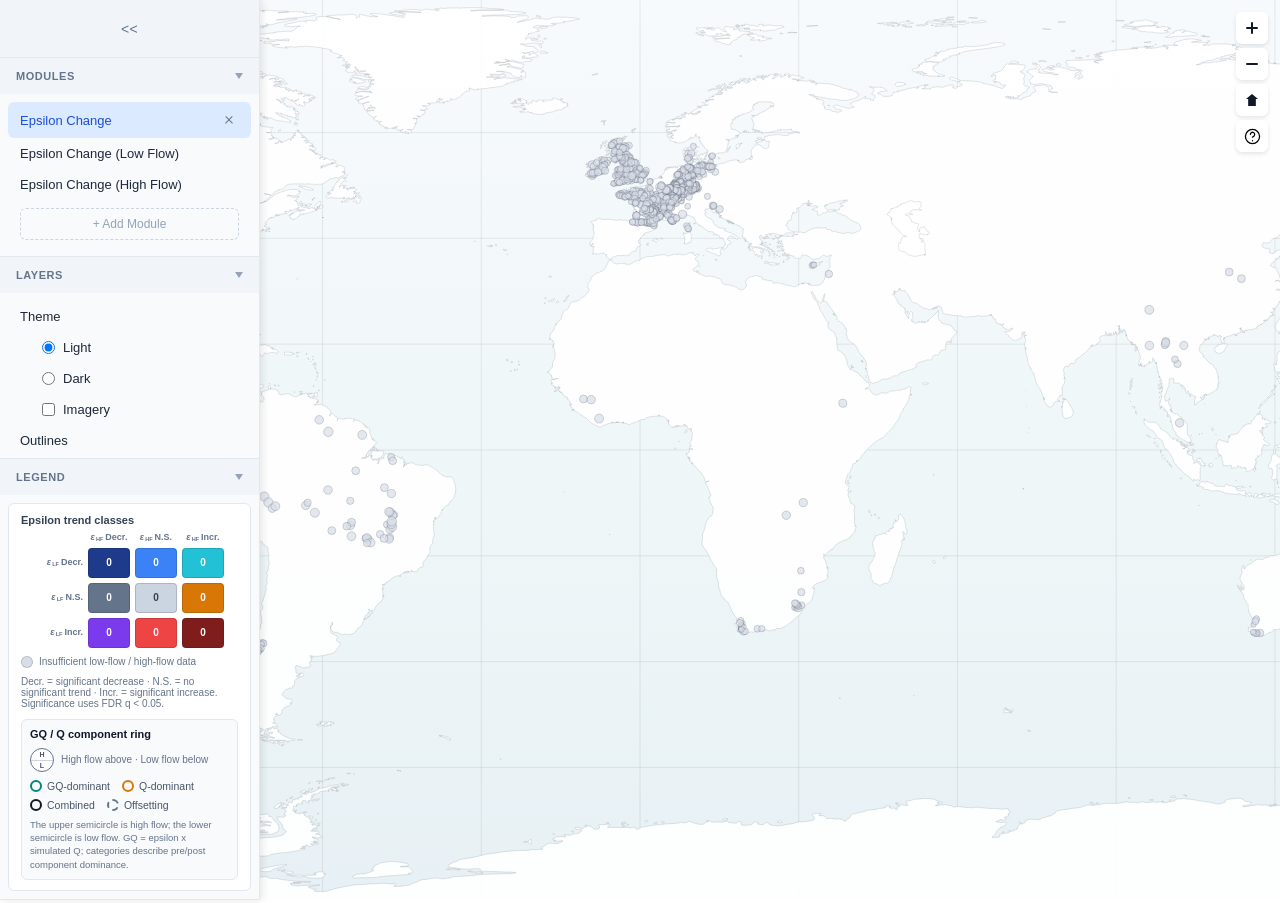
==== commit 9dd21b8c: "Add overview navigation and clarify attribution" ====
--- a/index.html
+++ b/index.html
@@ -1588,7 +1588,7 @@
           {
             id: 'classification',
             title: 'Interpret the nine classes',
-            copy: '<p>Each class combines low-flow epsilon, &epsilon;<sub>LF</sub>, with high-flow epsilon, &epsilon;<sub>HF</sub>. Each is labeled significant Decrease, significant Increase, or No significant trend after FDR correction.</p><p>Low flow uses observed Q at or below Q10; high flow uses Q at or above Q90.</p>',
+            copy: '<p>Each class combines low-flow epsilon, &epsilon;<sub>LF</sub>, with high-flow epsilon, &epsilon;<sub>HF</sub>. Each is labeled significant Decrease, significant Increase, or No significant trend after FDR correction.</p><p>Low flow uses observed Q at or below Q10; high flow uses Q at or above Q90. On the outer component ring, high flow is the upper half and low flow is the lower half.</p>',
             target: 'classification-summary'
           },
           {
@@ -1639,7 +1639,7 @@
           {
             id: 'overview-method',
             title: 'Read the method',
-            copy: '<p>Continue down the Overview window for data provenance, time split, flow definitions, the physics-constrained equation, cross-fitting, GQ / Q component attribution, and the annual Theil-Sen, Kendall, and FDR trend workflow.</p>',
+            copy: '<p>Use the compact section navigation in Overview to jump between data provenance, equations, cross-fitting, GQ / Q component attribution, and the annual Theil-Sen, Kendall, and FDR trend workflow.</p>',
             target: '.epsilon-story'
           },
           {
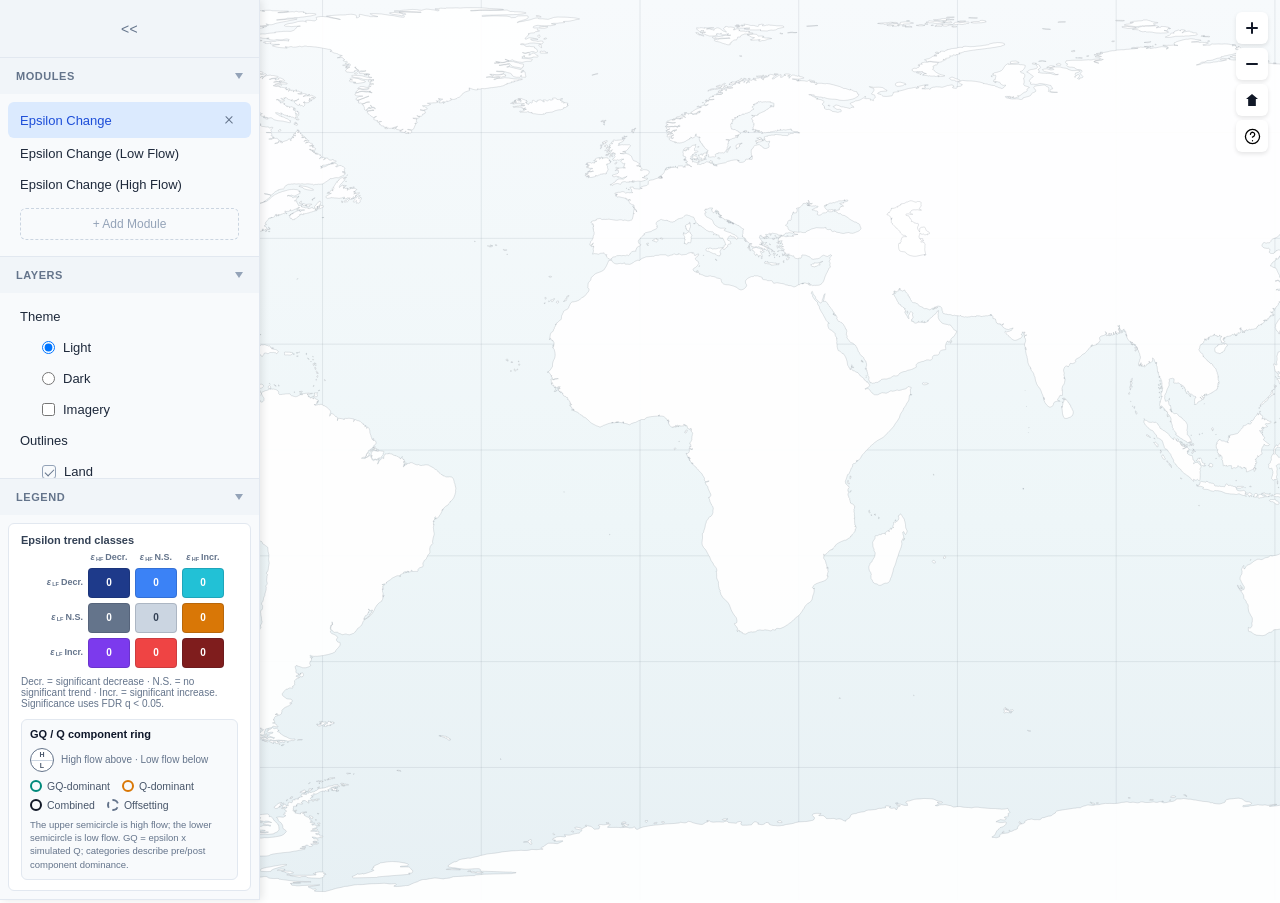
==== commit 5c4ccd8d: "Refine trend filtering and inspector hierarchy" ====
--- a/index.html
+++ b/index.html
@@ -1625,9 +1625,9 @@
           },
           {
             id: 'overview-filter',
-            title: 'Filter by reliability',
-            copy: '<p>Choose NSE or KGE and set a minimum score. A catchment remains on the map only when both its pre- and post-period scores exceed the threshold.</p>',
-            hint: 'This changes display eligibility only; it does not retrain the model.',
+            title: 'Control the map',
+            copy: '<p>Choose NSE or KGE and set a minimum score. Use the second control to show or hide catchments whose annual epsilon trend does not pass FDR significance.</p><p>Catchments with fewer than 20 qualifying years are always excluded and counted below the controls.</p>',
+            hint: 'These controls change display eligibility only; they do not retrain the model.',
             target: '.epsilon-overview-filter'
           },
           {
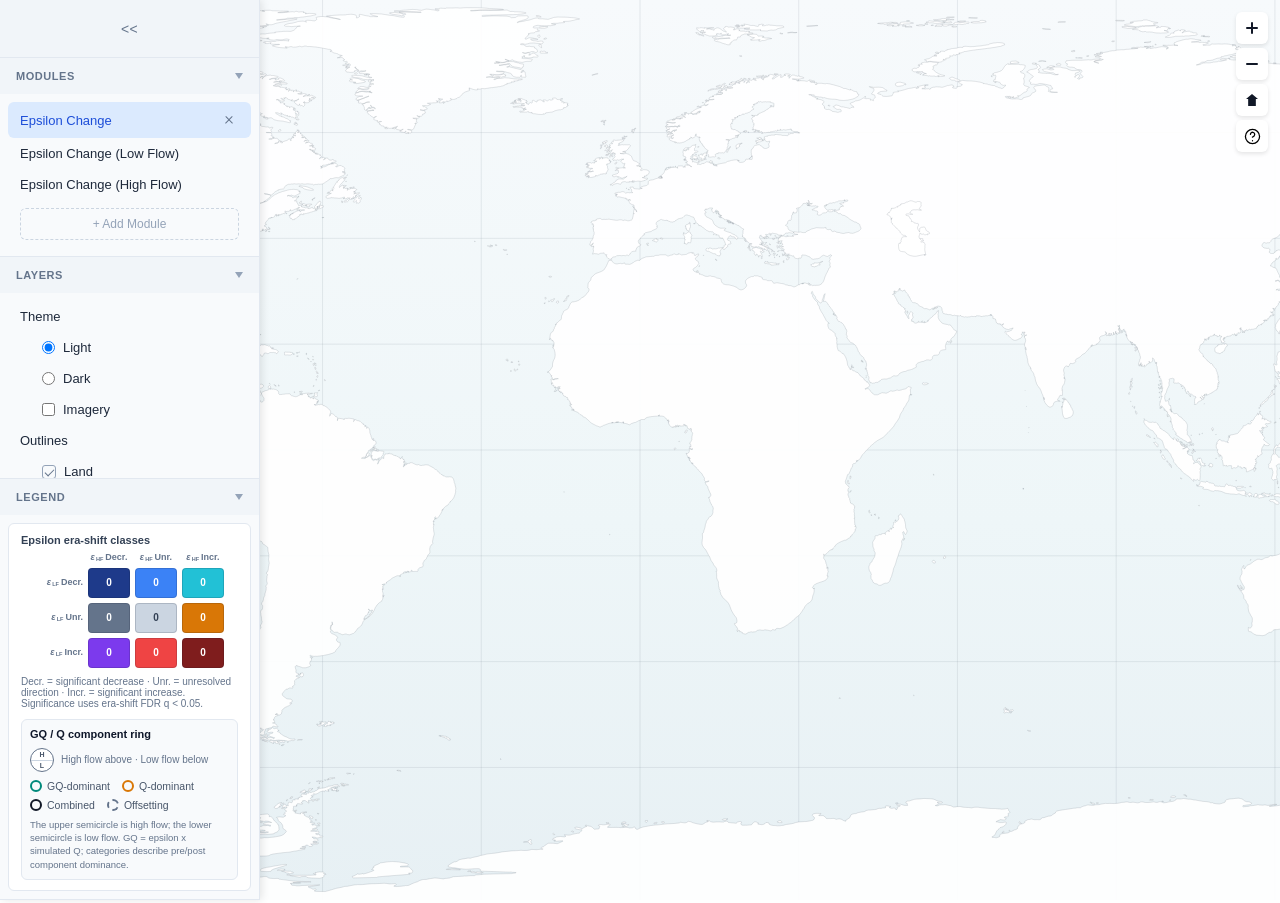
==== commit 179d13f3: "Publish fold-adjusted era-shift explorer" ====
--- a/index.html
+++ b/index.html
@@ -1588,7 +1588,7 @@
           {
             id: 'classification',
             title: 'Interpret the nine classes',
-            copy: '<p>Each class combines low-flow epsilon, &epsilon;<sub>LF</sub>, with high-flow epsilon, &epsilon;<sub>HF</sub>. Each is labeled significant Decrease, significant Increase, or No significant trend after FDR correction.</p><p>Low flow uses observed Q at or below Q10; high flow uses Q at or above Q90. On the outer component ring, high flow is the upper half and low flow is the lower half.</p>',
+            copy: '<p>Each class combines low-flow epsilon, &epsilon;<sub>LF</sub>, with high-flow epsilon, &epsilon;<sub>HF</sub>. Each post-1990 era shift is labeled significant Decrease, significant Increase, or Unresolved after FDR correction.</p><p>Low flow uses observed Q at or below Q10; high flow uses Q at or above Q90. Unresolved means the direction is not established, not that epsilon is stable.</p>',
             target: 'classification-summary'
           },
           {
@@ -1626,20 +1626,20 @@
           {
             id: 'overview-filter',
             title: 'Control the map',
-            copy: '<p>Choose NSE or KGE and set a minimum score. Use the second control to show or hide catchments whose annual epsilon trend does not pass FDR significance.</p><p>Catchments with fewer than 20 qualifying years are always excluded and counted below the controls.</p>',
+            copy: '<p>Choose NSE or KGE and set a minimum score. Use the second control to show or hide unresolved era shifts.</p><p>The fixed support rule requires 10 years per era and five identifying years per era inside paired folds; excluded catchments are counted below the controls.</p>',
             hint: 'These controls change display eligibility only; they do not retrain the model.',
             target: '.epsilon-overview-filter'
           },
           {
             id: 'overview-classification',
             title: 'Review the nine-class summary',
-            copy: '<p>This 3 x 3 matrix counts the displayed catchments by continuous epsilon-trend class. Rows are &epsilon;<sub>LF</sub>; columns are &epsilon;<sub>HF</sub>. The compact map legend uses Decr., N.S., and Incr.; N.S. means no significant trend after FDR correction.</p>',
+            copy: '<p>This 3 x 3 matrix counts the displayed catchments by fold-adjusted era-shift class. Rows are &epsilon;<sub>LF</sub>; columns are &epsilon;<sub>HF</sub>. The compact legend uses Decr., Unr., and Incr.; Unr. means the direction remains unresolved after FDR correction.</p>',
             target: '.epsilon-overview-classification'
           },
           {
             id: 'overview-method',
             title: 'Read the method',
-            copy: '<p>Use the compact section navigation in Overview to jump between data provenance, equations, cross-fitting, GQ / Q component attribution, and the annual Theil-Sen, Kendall, and FDR trend workflow.</p>',
+            copy: '<p>Use the compact section navigation in Overview to jump between data provenance, equations, cross-fitting, the primary era-shift model, GQ / Q component attribution, and continuous-trend sensitivity checks.</p>',
             target: '.epsilon-story'
           },
           {
@@ -1798,7 +1798,7 @@
           return this.combinedTutorialRect(document.querySelectorAll('.epsilon-metric-card--skill'));
         }
         if (step.target === 'classification-summary') {
-          return this.combinedTutorialRect(document.querySelectorAll('.epsilon-inspector-classification, .epsilon-change-cards'));
+          return this.combinedTutorialRect(document.querySelectorAll('.epsilon-inspector-classification, .epsilon-shift-panel'));
         }
         const element = document.querySelector(step.target);
         if (!element) return null;
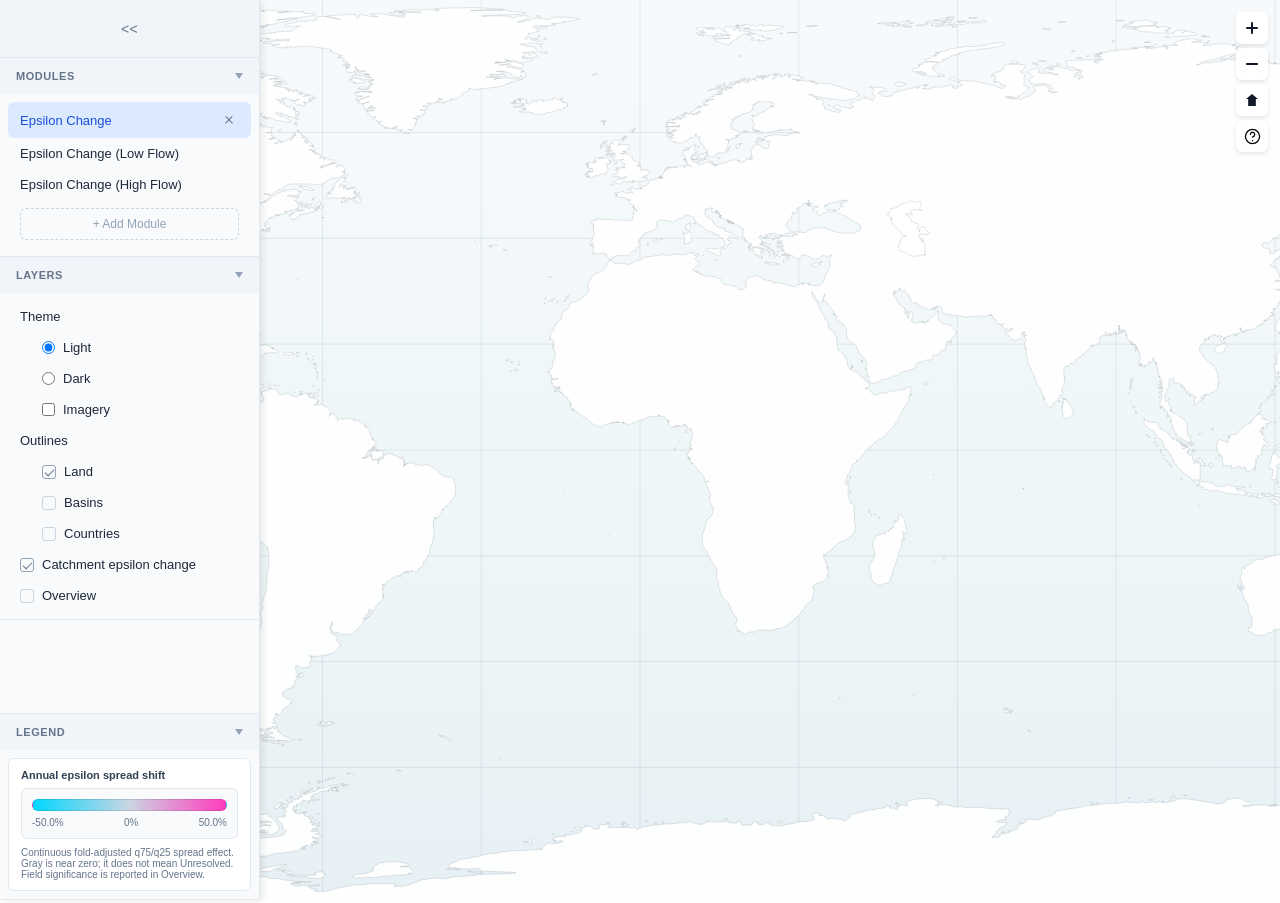
==== commit 7a06c7c4: "Publish global field effect map" ====
--- a/index.html
+++ b/index.html
@@ -1587,8 +1587,8 @@
           },
           {
             id: 'classification',
-            title: 'Interpret the nine classes',
-            copy: '<p>Each class combines low-flow epsilon, &epsilon;<sub>LF</sub>, with high-flow epsilon, &epsilon;<sub>HF</sub>. Each post-1990 era shift is labeled significant Decrease, significant Increase, or Unresolved after FDR correction.</p><p>Low flow uses observed Q at or below Q10; high flow uses Q at or above Q90. Unresolved means the direction is not established, not that epsilon is stable.</p>',
+            title: 'Read the field effect',
+            copy: '<p>The default map shows each catchment\'s continuous post-1990 shift in annual epsilon spread, defined as q75 divided by q25 across all recession days.</p><p>Color gives effect direction and magnitude. It does not claim that every catchment is individually significant; the detail panel keeps the separate low/high local FDR results below it.</p>',
             target: 'classification-summary'
           },
           {
@@ -1617,7 +1617,7 @@
           {
             id: 'overview-open',
             title: 'Open Overview',
-            copy: '<p>Overview is a clickable row under Layers. It contains the reliability filter, the nine-class summary, and the full data and inference method.</p>',
+            copy: '<p>Overview is a clickable row under Layers. It contains the Field effect / Local FDR map switch, reliability controls, global evidence, and the full data and inference method.</p>',
             hint: 'Click the highlighted Overview row to continue.',
             target: '[data-id="epsilon-change-overview"]',
             calloutPlacement: 'sidebar-right',
@@ -1626,14 +1626,14 @@
           {
             id: 'overview-filter',
             title: 'Control the map',
-            copy: '<p>Choose NSE or KGE and set a minimum score. Use the second control to show or hide unresolved era shifts.</p><p>The fixed support rule requires 10 years per era and five identifying years per era inside paired folds; excluded catchments are counted below the controls.</p>',
+            copy: '<p>Field effect displays the continuous annual-spread estimates behind the global analysis. Local FDR switches to strict low/high catchment classes and then offers the option to hide Unresolved points.</p><p>NSE or KGE controls only the displayed subset. The published global test remains fixed at both-era NSE above 0.5.</p>',
             hint: 'These controls change display eligibility only; they do not retrain the model.',
             target: '.epsilon-overview-filter'
           },
           {
             id: 'overview-classification',
-            title: 'Review the nine-class summary',
-            copy: '<p>This 3 x 3 matrix counts the displayed catchments by fold-adjusted era-shift class. Rows are &epsilon;<sub>LF</sub>; columns are &epsilon;<sub>HF</sub>. The compact legend uses Decr., Unr., and Incr.; Unr. means the direction remains unresolved after FDR correction.</p>',
+            title: 'Read the active map key',
+            copy: '<p>In Field effect mode, the continuous scale runs from a narrower to a wider annual epsilon distribution; gray is near zero, not Unresolved.</p><p>In Local FDR mode, this section becomes the 3 x 3 low/high significance matrix, where gray Unresolved has its strict multiple-testing meaning.</p>',
             target: '.epsilon-overview-classification'
           },
           {
@@ -1645,7 +1645,7 @@
           {
             id: 'modes',
             title: 'Switch epsilon views',
-            copy: '<p>Epsilon Change is the bivariate main view. The Low Flow and High Flow modules switch to continuous maps for each regime; loading one replaces the current epsilon view.</p>',
+            copy: '<p>Epsilon Change defaults to the global annual-spread field. Local FDR is available inside Overview, while the Low Flow and High Flow modules provide continuous effect maps for each regime.</p>',
             hint: 'You are ready to explore. The ? control restarts this tour whenever needed.',
             target: '#moduleList'
           }
@@ -1672,6 +1672,7 @@
           return;
         }
         module.updateSkillFilter?.('nse', 0.5, false);
+        module.updateMapEvidenceMode?.('field');
         if (module.overviewLayerId) this.layerManager.setVisibility(module.overviewLayerId, false);
         this.tutorial = { active: true, index: 0 };
         document.body.classList.add('tutorial-active');
@@ -1798,7 +1799,7 @@
           return this.combinedTutorialRect(document.querySelectorAll('.epsilon-metric-card--skill'));
         }
         if (step.target === 'classification-summary') {
-          return this.combinedTutorialRect(document.querySelectorAll('.epsilon-inspector-classification, .epsilon-shift-panel'));
+          return this.combinedTutorialRect(document.querySelectorAll('.epsilon-inspector-classification, .epsilon-field-spread-panel'));
         }
         const element = document.querySelector(step.target);
         if (!element) return null;
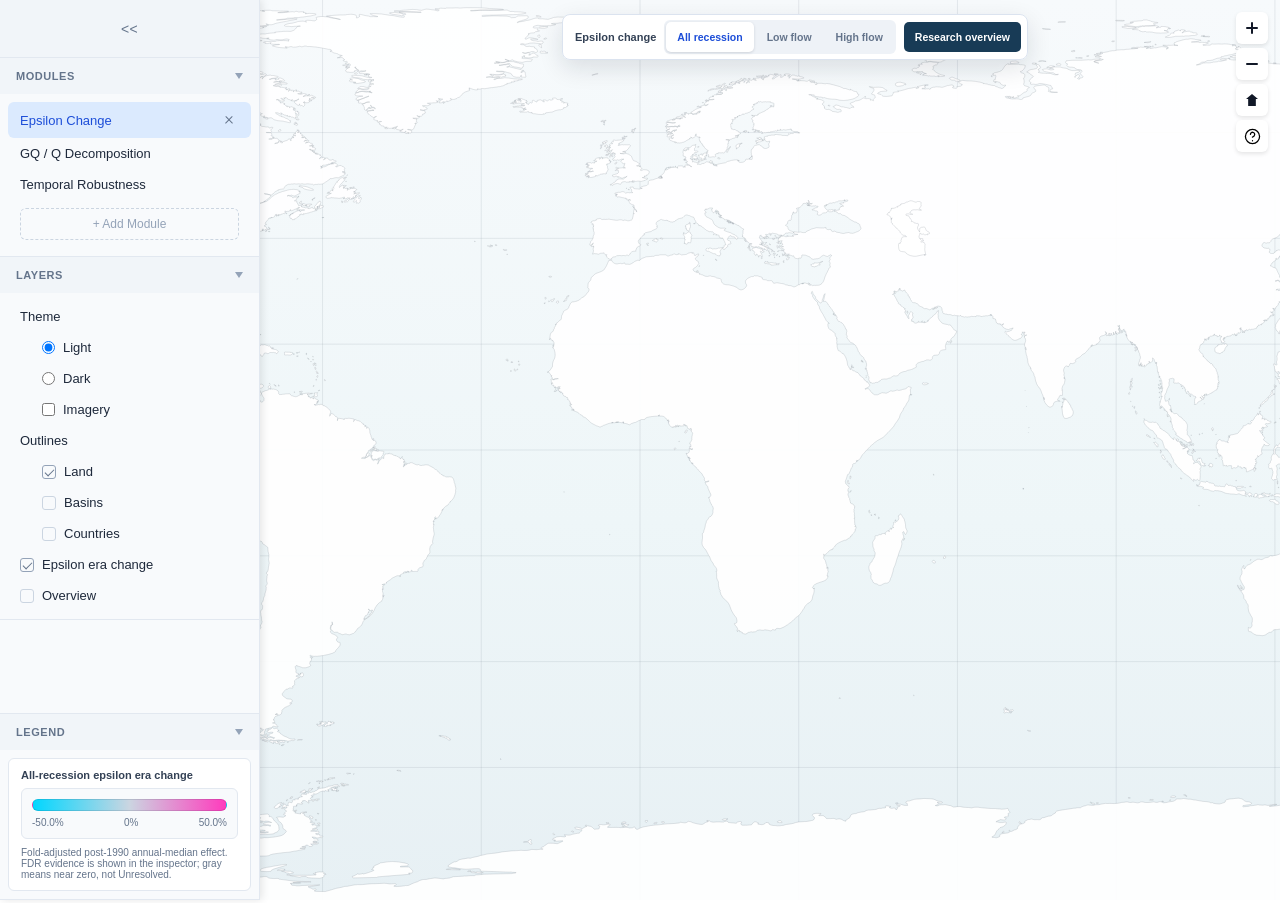
==== commit 8d45427a: "Publish research-question explorer" ====
--- a/index.html
+++ b/index.html
@@ -1114,9 +1114,9 @@
       pendingConfirm: null,
       tutorial: { active: false, index: 0 },
       staticModules: [
-        { id: 'epsilon-change', name: 'Epsilon Change', defaultLoad: true, exclusiveGroup: 'epsilon-change' },
-        { id: 'epsilon-change-low', name: 'Epsilon Change (Low Flow)', defaultLoad: false, exclusiveGroup: 'epsilon-change' },
-        { id: 'epsilon-change-high', name: 'Epsilon Change (High Flow)', defaultLoad: false, exclusiveGroup: 'epsilon-change' }
+        { id: 'epsilon-change', name: 'Epsilon Change', defaultLoad: true, exclusiveGroup: 'epsilon-analysis' },
+        { id: 'epsilon-decomposition', name: 'GQ / Q Decomposition', defaultLoad: false, exclusiveGroup: 'epsilon-analysis' },
+        { id: 'epsilon-trend', name: 'Temporal Robustness', defaultLoad: false, exclusiveGroup: 'epsilon-analysis' }
       ],
       themeStyle: 'light',
       imageryEnabled: false,
@@ -1586,9 +1586,16 @@
             target: 'skill-metrics'
           },
           {
+            id: 'condition',
+            title: 'Choose a flow condition',
+            copy: '<p>The top control keeps one scientific question on screen while switching between all recession days, low flow (Q10), and high flow (Q90).</p>',
+            hint: 'Use this selector instead of loading separate low- and high-flow modules.',
+            target: '.epsilon-toolbar-segments'
+          },
+          {
             id: 'classification',
-            title: 'Read the field effect',
-            copy: '<p>The default map shows each catchment\'s continuous post-1990 shift in annual epsilon spread, defined as q75 divided by q25 across all recession days.</p><p>Color gives effect direction and magnitude. It does not claim that every catchment is individually significant; the detail panel keeps the separate low/high local FDR results below it.</p>',
+            title: 'Read the epsilon effect',
+            copy: '<p>The Epsilon Change map shows each catchment\'s fold-adjusted post-1990 change in annual-median epsilon for the selected flow condition.</p><p>Color gives effect direction and magnitude. The detail panel reports the matching 95% interval and FDR q-value; Unresolved means the direction is not established, not that the effect is zero.</p>',
             target: 'classification-summary'
           },
           {
@@ -1617,7 +1624,7 @@
           {
             id: 'overview-open',
             title: 'Open Overview',
-            copy: '<p>Overview is a clickable row under Layers. It contains the Field effect / Local FDR map switch, reliability controls, global evidence, and the full data and inference method.</p>',
+            copy: '<p>Overview is a clickable row under Layers. It contains reliability controls, the active map definition, global evidence, equations, and the full inference workflow.</p>',
             hint: 'Click the highlighted Overview row to continue.',
             target: '[data-id="epsilon-change-overview"]',
             calloutPlacement: 'sidebar-right',
@@ -1625,15 +1632,15 @@
           },
           {
             id: 'overview-filter',
-            title: 'Control the map',
-            copy: '<p>Field effect displays the continuous annual-spread estimates behind the global analysis. Local FDR switches to strict low/high catchment classes and then offers the option to hide Unresolved points.</p><p>NSE or KGE controls only the displayed subset. The published global test remains fixed at both-era NSE above 0.5.</p>',
+            title: 'Filter by model reliability',
+            copy: '<p>NSE or KGE filters catchments by reconstructed-streamflow skill in both eras. It changes only which points are displayed; it does not retrain the model, redefine epsilon, or change the selected scientific view.</p>',
             hint: 'These controls change display eligibility only; they do not retrain the model.',
             target: '.epsilon-overview-filter'
           },
           {
             id: 'overview-classification',
             title: 'Read the active map key',
-            copy: '<p>In Field effect mode, the continuous scale runs from a narrower to a wider annual epsilon distribution; gray is near zero, not Unresolved.</p><p>In Local FDR mode, this section becomes the 3 x 3 low/high significance matrix, where gray Unresolved has its strict multiple-testing meaning.</p>',
+            copy: '<p>The key defines the selected flow condition, mapped quantity, and evidence rule. For epsilon change and temporal trend, gray means an estimate near zero; it is not a significance label.</p>',
             target: '.epsilon-overview-classification'
           },
           {
@@ -1644,8 +1651,8 @@
           },
           {
             id: 'modes',
-            title: 'Switch epsilon views',
-            copy: '<p>Epsilon Change defaults to the global annual-spread field. Local FDR is available inside Overview, while the Low Flow and High Flow modules provide continuous effect maps for each regime.</p>',
+            title: 'Switch scientific questions',
+            copy: '<p>Modules answer different questions: Epsilon Change maps the primary pre/post effect, GQ / Q Decomposition describes its algebraic components, and Temporal Robustness checks monotonic trends. The top selector applies All, Low, or High flow within whichever module is active.</p>',
             hint: 'You are ready to explore. The ? control restarts this tour whenever needed.',
             target: '#moduleList'
           }
@@ -1653,7 +1660,7 @@
       },
 
       async ensureTutorialMainMode() {
-        for (const id of ['epsilon-change-low', 'epsilon-change-high']) {
+        for (const id of ['epsilon-decomposition', 'epsilon-trend']) {
           if (this.moduleLoader.isLoaded(id)) this.unloadModule(id, { quiet: true });
         }
         if (!this.moduleLoader.isLoaded('epsilon-change')) {
@@ -1672,7 +1679,7 @@
           return;
         }
         module.updateSkillFilter?.('nse', 0.5, false);
-        module.updateMapEvidenceMode?.('field');
+        module.setRegime?.('all');
         if (module.overviewLayerId) this.layerManager.setVisibility(module.overviewLayerId, false);
         this.tutorial = { active: true, index: 0 };
         document.body.classList.add('tutorial-active');
@@ -1721,6 +1728,11 @@
             document.querySelector('.epsilon-metric-card--skill')?.scrollIntoView({ block: 'center' });
             this.updateTutorialPosition();
           }, 0);
+        } else if (stepId === 'condition') {
+          module.closeDistributionModal?.();
+          module.closeOverview?.();
+          inspector.classList.remove('visible');
+          module.setRegime?.('all');
         } else if (stepId === 'classification') {
           module.showTutorialBasin?.();
           setTimeout(() => {
@@ -1799,7 +1811,7 @@
           return this.combinedTutorialRect(document.querySelectorAll('.epsilon-metric-card--skill'));
         }
         if (step.target === 'classification-summary') {
-          return this.combinedTutorialRect(document.querySelectorAll('.epsilon-inspector-classification, .epsilon-field-spread-panel'));
+          return this.combinedTutorialRect(document.querySelectorAll('.epsilon-inspector-classification, .epsilon-shift-panel'));
         }
         const element = document.querySelector(step.target);
         if (!element) return null;
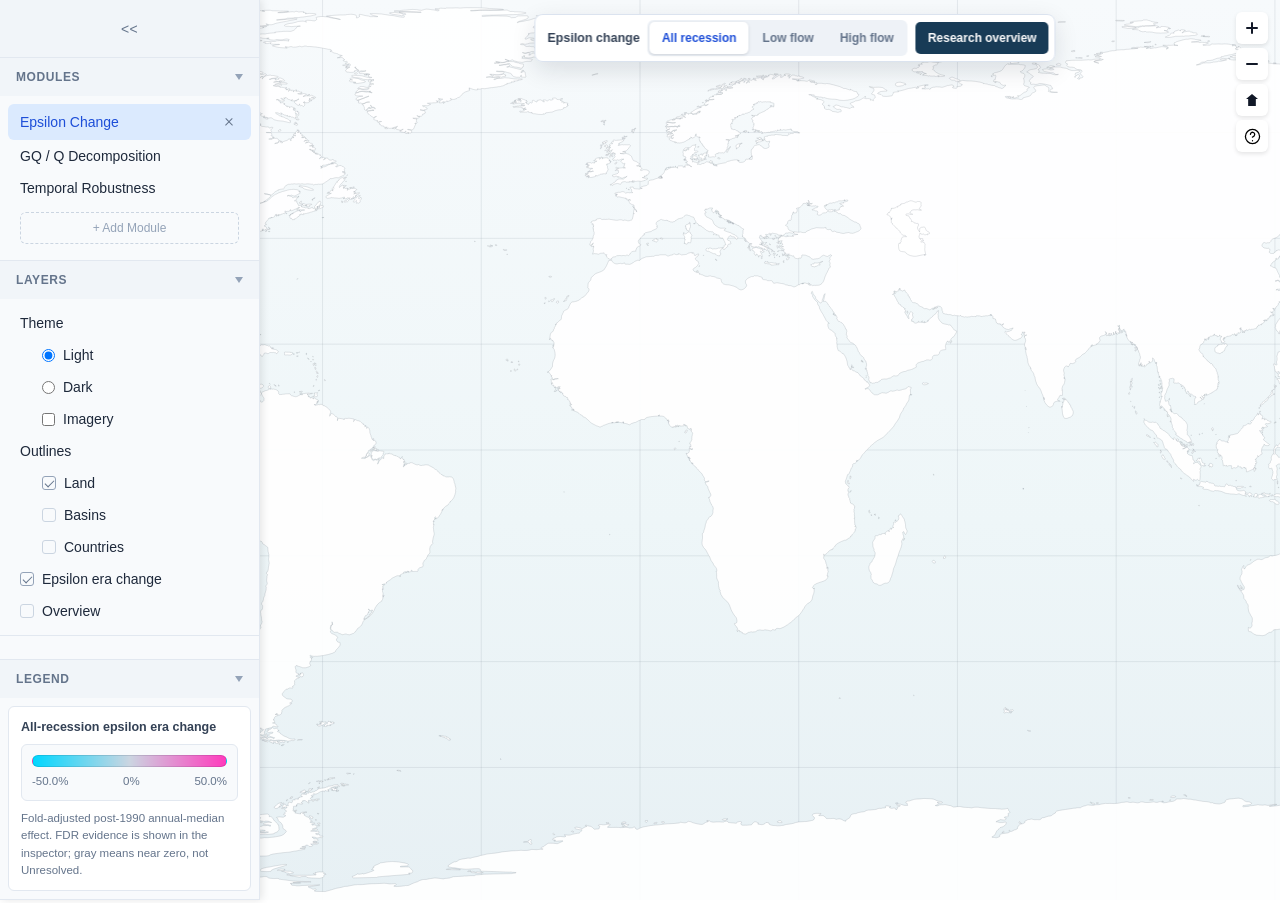
==== commit 8a7abfc8: "Publish readable typography and distinct trend colors" ====
--- a/index.html
+++ b/index.html
@@ -7,7 +7,7 @@
     <style>
       * { box-sizing: border-box; margin: 0; padding: 0; }
       html, body { width: 100%; height: 100%; }
-      body { font-family: -apple-system, BlinkMacSystemFont, 'Segoe UI', Roboto, sans-serif; font-size: 13px; color: #1e293b; overflow: hidden; }
+      body { font-family: -apple-system, BlinkMacSystemFont, 'Segoe UI', Roboto, sans-serif; font-size: 14px; color: #1e293b; overflow: hidden; }
 
       /* Map Area - Full screen */
       .map-area {
@@ -99,11 +99,11 @@
 
       /* Panel sections */
       .panel-section { border-bottom: 1px solid #e2e8f0; position: relative; }
-      .panel-section-header {
-        padding: 12px 16px;
-        background: #f1f5f9;
-        font-weight: 600;
-        font-size: 11px;
+      .panel-section-header {
+        padding: 12px 16px;
+        background: #f1f5f9;
+        font-weight: 600;
+        font-size: 12px;
         text-transform: uppercase;
         letter-spacing: 0.05em;
         color: #64748b;
@@ -126,21 +126,22 @@
       .panel-section-content { padding: 8px; }
       .legend-list { display: flex; flex-direction: column; gap: 8px; }
       .legend-empty { padding: 8px 12px; font-size: 12px; color: #94a3b8; line-height: 1.45; }
-      .legend-card { border: 1px solid #e2e8f0; border-radius: 6px; background: #fff; padding: 10px 12px; font-size: 11px; color: #334155; }
-      .legend-title { font-weight: 600; margin-bottom: 7px; }
+      .legend-card { border: 1px solid #e2e8f0; border-radius: 6px; background: #fff; padding: 11px 12px; font-size: 12px; line-height: 1.45; color: #334155; }
+      .legend-title { font-size: 12.5px; font-weight: 700; margin-bottom: 8px; }
       .legend-grid { display: grid; grid-template-columns: 12px 1fr; gap: 5px 7px; align-items: center; }
       .legend-swatch { width: 12px; height: 12px; border: 1px solid #64748b; }
-      .legend-note { margin-top: 7px; color: #64748b; line-height: 1.35; }
+      .legend-note { margin-top: 8px; color: #64748b; line-height: 1.5; }
 
       /* Module/Layer items */
-      .module-item, .layer-item {
+      .module-item, .layer-item {
         padding: 8px 12px;
         border-radius: 6px;
         cursor: pointer;
         display: flex;
         align-items: center;
-        gap: 8px;
-      }
+        gap: 8px;
+      }
+      .module-name, .layer-name { font-size: 14px; }
       .module-item:hover, .layer-item:hover { background: #e2e8f0; }
       .module-item.loaded { background: #dbeafe; }
       .module-item.loaded .module-name { color: #1d4ed8; font-weight: 500; }
@@ -714,7 +715,7 @@
         border-left: 3px solid #38bdf8;
         background: #f0f9ff;
         color: #334155;
-        font-size: 11px;
+        font-size: 12px;
         line-height: 1.45;
       }
       .tutorial-actions {
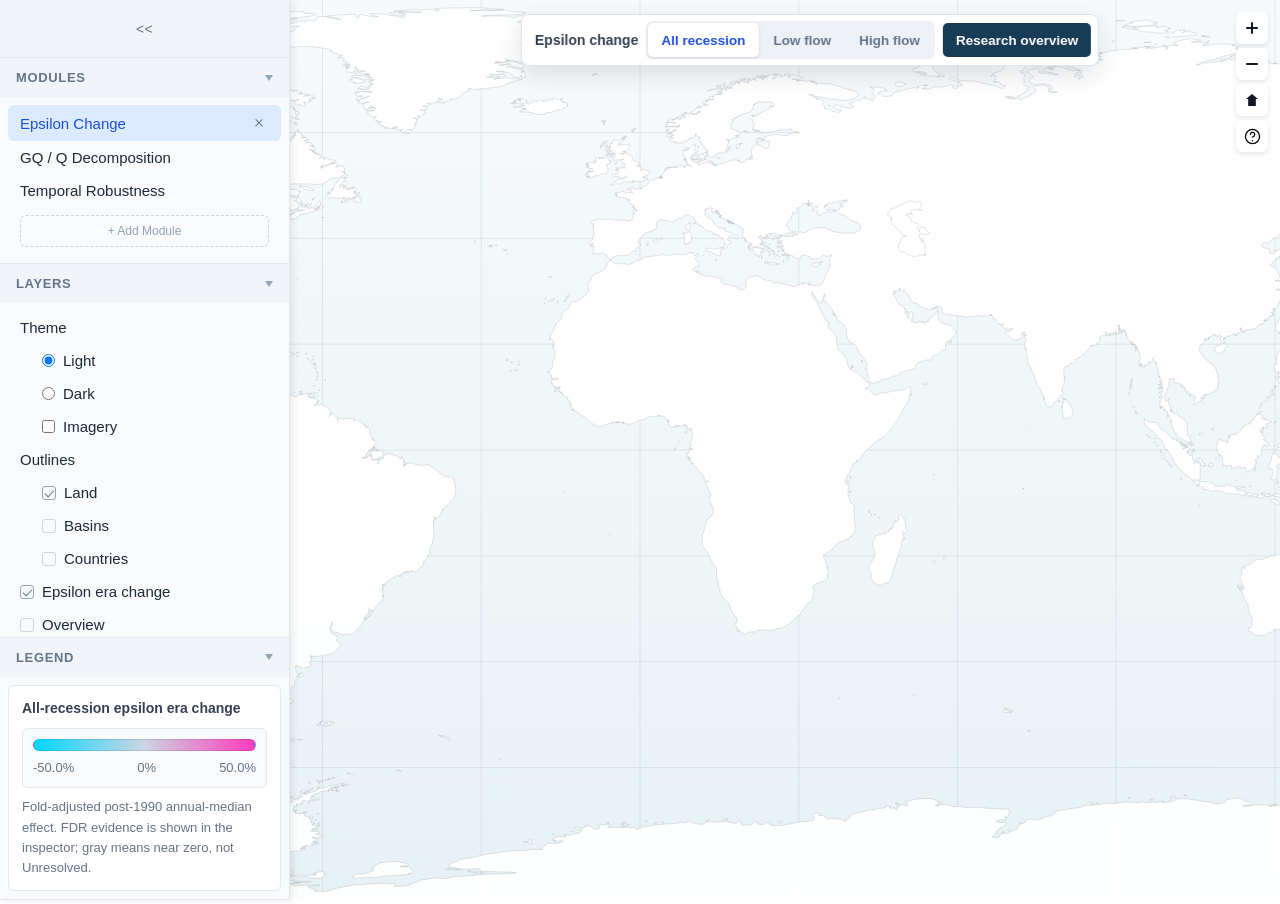
==== commit db1c33c9: "Publish substantially larger interface typography" ====
--- a/index.html
+++ b/index.html
@@ -7,7 +7,7 @@
     <style>
       * { box-sizing: border-box; margin: 0; padding: 0; }
       html, body { width: 100%; height: 100%; }
-      body { font-family: -apple-system, BlinkMacSystemFont, 'Segoe UI', Roboto, sans-serif; font-size: 14px; color: #1e293b; overflow: hidden; }
+      body { font-family: -apple-system, BlinkMacSystemFont, 'Segoe UI', Roboto, sans-serif; font-size: 16px; color: #1e293b; overflow: hidden; }
 
       /* Map Area - Full screen */
       .map-area {
@@ -22,7 +22,7 @@
       .left-panel {
         position: absolute;
         top: 0; left: 0;
-        width: 260px;
+        width: 290px;
         height: 100vh;
         background: #f8fafc;
         border-right: 1px solid #e2e8f0;
@@ -103,7 +103,7 @@
         padding: 12px 16px;
         background: #f1f5f9;
         font-weight: 600;
-        font-size: 12px;
+        font-size: 13px;
         text-transform: uppercase;
         letter-spacing: 0.05em;
         color: #64748b;
@@ -126,8 +126,8 @@
       .panel-section-content { padding: 8px; }
       .legend-list { display: flex; flex-direction: column; gap: 8px; }
       .legend-empty { padding: 8px 12px; font-size: 12px; color: #94a3b8; line-height: 1.45; }
-      .legend-card { border: 1px solid #e2e8f0; border-radius: 6px; background: #fff; padding: 11px 12px; font-size: 12px; line-height: 1.45; color: #334155; }
-      .legend-title { font-size: 12.5px; font-weight: 700; margin-bottom: 8px; }
+      .legend-card { border: 1px solid #e2e8f0; border-radius: 6px; background: #fff; padding: 12px 13px; font-size: 13.5px; line-height: 1.5; color: #334155; }
+      .legend-title { font-size: 14px; font-weight: 700; margin-bottom: 9px; }
       .legend-grid { display: grid; grid-template-columns: 12px 1fr; gap: 5px 7px; align-items: center; }
       .legend-swatch { width: 12px; height: 12px; border: 1px solid #64748b; }
       .legend-note { margin-top: 8px; color: #64748b; line-height: 1.5; }
@@ -141,7 +141,7 @@
         align-items: center;
         gap: 8px;
       }
-      .module-name, .layer-name { font-size: 14px; }
+      .module-name, .layer-name { font-size: 15px; }
       .module-item:hover, .layer-item:hover { background: #e2e8f0; }
       .module-item.loaded { background: #dbeafe; }
       .module-item.loaded .module-name { color: #1d4ed8; font-weight: 500; }
